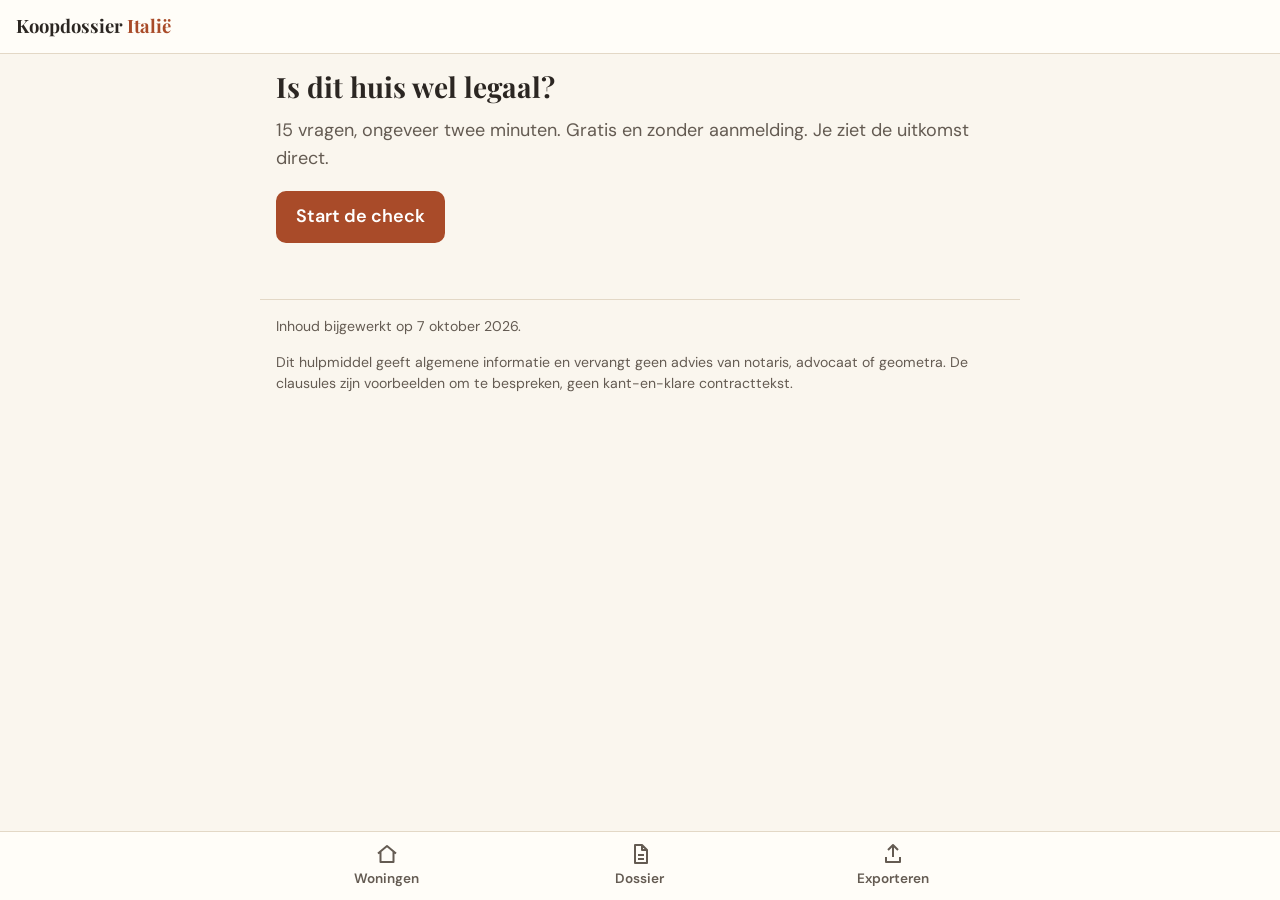
==== koopdossier/index.html @ 2b811513 "Koopdossier Italië: fase 1 (check en kern) Conformiteitscheck met resultaatscherm, profielvragen, sc" ====
<!doctype html>
<html lang="nl">
<head>
<meta charset="utf-8">
<meta name="viewport" content="width=device-width, initial-scale=1">
<title>Koopdossier Italië</title>
<meta name="description" content="Houd per Italiaanse woning bij welke documenten je hebt, welke rode vlaggen er spelen en wat je nog moet opvragen.">
<meta name="theme-color" content="#FAF6EE">
<script>
/* ==========================================================================
   INSTELLINGEN. Pas deze waarden aan na het uploaden.
   Een leeg adres verbergt de bijbehorende knop.
   ========================================================================== */
const SETTINGS = {
  contentFile: 'content.nl.json',
  apiUrl: 'api.php',
  begrippenwijzerUrl: '',   // fase 2, bijvoorbeeld 'https://example.nl/begrippenwijzer/#{id}'
  chatbotUrl: '',           // fase 2, bijvoorbeeld 'https://example.nl/chatbot/?vraag={vraag}'
  contactUrl: '',           // fase 2, link naar de contactpagina
  ga4Id: '',                // bijvoorbeeld 'G-XXXXXXX', alleen geladen op de checkschermen
  metaPixelId: '',          // alleen geladen op de checkschermen
  bron: 'koopdossier',      // waarde van het Brevo-veld BRON
  storageKey: 'koopdossier'
};
</script>
<style>
@font-face { font-family: 'DM Sans'; font-style: normal; font-weight: 100 1000; font-display: swap; src: url(fonts/dmsans-latin.woff2) format('woff2'); }
@font-face { font-family: 'DM Sans'; font-style: italic; font-weight: 100 1000; font-display: swap; src: url(fonts/dmsans-italic-latin.woff2) format('woff2'); }
@font-face { font-family: 'Playfair Display'; font-style: normal; font-weight: 400 900; font-display: swap; src: url(fonts/playfair-latin.woff2) format('woff2'); }
@font-face { font-family: 'Playfair Display'; font-style: italic; font-weight: 400 900; font-display: swap; src: url(fonts/playfair-italic-latin.woff2) format('woff2'); }

:root {
  --cream: #FAF6EE;
  --surface: #FFFDF8;
  --line: #E3D8C6;
  --ink: #2B2622;
  --muted: #645B52;
  --terra: #A94B29;
  --terra-dark: #833819;
  --terra-soft: #F6E3D9;
  --olive: #56622F;
  --olive-dark: #414B22;
  --olive-soft: #E8EBD8;
  --amber: #7A5A0E;
  --amber-soft: #FBF0D2;
  --red: #9B1C1C;
  --red-soft: #FBE1DE;
  --focus: #1F5FAD;
  --radius: 12px;
  --nav-h: 68px;
}
* { box-sizing: border-box; }
html { -webkit-text-size-adjust: 100%; }
body {
  margin: 0; background: var(--cream); color: var(--ink);
  font: 400 18px/1.55 'DM Sans', system-ui, sans-serif;
  padding-bottom: calc(var(--nav-h) + env(safe-area-inset-bottom, 0px));
  overflow-wrap: break-word;
}
h1, h2, h3 { font-family: 'Playfair Display', Georgia, serif; font-weight: 700; line-height: 1.2; margin: 0 0 .5em; }
h1 { font-size: 1.75rem; }
h2 { font-size: 1.35rem; }
h3 { font-size: 1.12rem; }
p { margin: 0 0 1em; }
em, i { font-style: italic; }
a { color: var(--terra-dark); }
:focus-visible { outline: 3px solid var(--focus); outline-offset: 2px; }
.wrap { max-width: 760px; margin: 0 auto; padding: 16px; }
.muted { color: var(--muted); }
.small { font-size: .9rem; }
.todo { color: var(--muted); font-style: italic; background: repeating-linear-gradient(45deg, transparent 0 6px, #0000000a 6px 12px); padding: 0 .25em; border-radius: 4px; }
.sr-only { position: absolute; width: 1px; height: 1px; padding: 0; margin: -1px; overflow: hidden; clip: rect(0 0 0 0); border: 0; }

.topbar { display: flex; align-items: center; gap: 12px; padding: 12px 16px; border-bottom: 1px solid var(--line); background: var(--surface); }
.topbar .brand { font-family: 'Playfair Display', Georgia, serif; font-weight: 700; font-size: 1.15rem; color: var(--ink); text-decoration: none; }
.topbar .brand span { color: var(--terra); }

.btn { display: inline-flex; align-items: center; justify-content: center; gap: .4em; min-height: 48px; padding: 10px 18px; border-radius: 10px; border: 2px solid var(--terra); background: var(--terra); color: #fff; font: inherit; font-weight: 600; cursor: pointer; text-decoration: none; text-align: center; }
.btn:hover { background: var(--terra-dark); border-color: var(--terra-dark); }
.btn.secondary { background: var(--surface); color: var(--terra-dark); }
.btn.secondary:hover { background: var(--terra-soft); }
.btn.ghost { background: transparent; border-color: transparent; color: var(--terra-dark); text-decoration: underline; padding-left: 8px; padding-right: 8px; }
.btn.ghost:hover { background: var(--terra-soft); }
.btn.olive { background: var(--olive); border-color: var(--olive); }
.btn.olive:hover { background: var(--olive-dark); border-color: var(--olive-dark); }
.btn.danger { background: var(--surface); color: var(--red); border-color: var(--red); }
.btn.block { display: flex; width: 100%; }
.btn[disabled] { opacity: .5; cursor: not-allowed; }
.actions { display: flex; flex-wrap: wrap; gap: 10px; margin: 16px 0; }

.card { background: var(--surface); border: 1px solid var(--line); border-radius: var(--radius); padding: 16px; margin: 0 0 16px; }
.card > :last-child { margin-bottom: 0; }
.notice { border-left: 5px solid var(--olive); background: var(--olive-soft); padding: 12px 16px; border-radius: 8px; margin: 0 0 16px; }
.notice.warn { border-color: var(--terra); background: var(--terra-soft); }
.notice.red { border-color: var(--red); background: var(--red-soft); }
.notice > :last-child { margin-bottom: 0; }

/* Check */
.progress { height: 8px; background: var(--line); border-radius: 99px; overflow: hidden; margin: 8px 0 20px; }
.progress > div { height: 100%; background: var(--olive); }
.answers { display: grid; gap: 10px; margin: 20px 0; }
.answer { min-height: 56px; font-size: 1.1rem; justify-content: flex-start; background: var(--surface); color: var(--ink); border-color: var(--line); }
.answer:hover { background: var(--olive-soft); border-color: var(--olive); }
.answer[aria-pressed="true"] { background: var(--olive); color: #fff; border-color: var(--olive); }
details.help { margin: 8px 0; }
details.help summary { cursor: pointer; color: var(--terra-dark); font-weight: 600; min-height: 44px; display: flex; align-items: center; }
.score { display: flex; align-items: center; gap: 16px; flex-wrap: wrap; }
.score .num { font-family: 'Playfair Display', Georgia, serif; font-size: 3.4rem; font-weight: 700; line-height: 1; }
.score .num small { font-size: 1.1rem; color: var(--muted); font-family: 'DM Sans', sans-serif; font-weight: 400; }
.level { display: inline-block; padding: 4px 12px; border-radius: 99px; font-weight: 700; font-size: .95rem; }
.level.laag { background: var(--olive-soft); color: var(--olive-dark); }
.level.verhoogd { background: var(--amber-soft); color: var(--amber); }
.level.hoog { background: var(--red-soft); color: var(--red); }
.level.onvolledig { background: var(--line); color: var(--muted); }
ul.points { padding-left: 1.2em; margin: 0 0 1em; }
ul.points li { margin-bottom: .5em; }

/* Formulieren */
label.field { display: block; margin: 0 0 14px; font-weight: 600; }
label.field input, label.field select, label.field textarea { display: block; width: 100%; margin-top: 6px; font: inherit; font-weight: 400; }
input[type=text], input[type=email], input[type=date], select, textarea {
  min-height: 48px; padding: 10px 12px; border: 2px solid var(--line); border-radius: 10px; background: #fff; color: var(--ink); font: inherit; max-width: 100%;
}
textarea { min-height: 110px; resize: vertical; }
input:focus, select:focus, textarea:focus { border-color: var(--olive); }
fieldset { border: 0; padding: 0; margin: 0 0 16px; min-width: 0; }
legend { font-weight: 700; padding: 0; margin-bottom: 8px; }
.choice { display: flex; align-items: flex-start; gap: 12px; min-height: 48px; padding: 10px 12px; border: 2px solid var(--line); border-radius: 10px; background: #fff; margin-bottom: 8px; cursor: pointer; }
.choice input { width: 22px; height: 22px; margin: 2px 0 0; flex: none; accent-color: var(--olive); }
.choice:has(input:checked) { border-color: var(--olive); background: var(--olive-soft); }
.choice.compact { display: inline-flex; margin-right: 6px; padding: 8px 12px; }
.chips { display: flex; flex-wrap: wrap; gap: 6px; }
.chip { display: inline-block; font-size: .82rem; font-weight: 700; padding: 3px 10px; border-radius: 99px; background: var(--line); color: var(--ink); }
.chip.nee { background: var(--red-soft); color: var(--red); }
.chip.weet { background: var(--amber-soft); color: var(--amber); }
.chip.critical { background: var(--terra-soft); color: var(--terra-dark); }
.chip.flagged { background: var(--red); color: #fff; }
.chip.st-niet-gevraagd { background: var(--line); color: var(--ink); }
.chip.st-gevraagd { background: #E3ECF7; color: #1F4E87; }
.chip.st-ontvangen { background: var(--amber-soft); color: var(--amber); }
.chip.st-akkoord { background: var(--olive-soft); color: var(--olive-dark); }
.chip.st-probleem { background: var(--red-soft); color: var(--red); }
.chip.st-nvt { background: #EEE; color: var(--muted); }
.sev-bespreken { color: var(--amber); }
.sev-oplossen { color: var(--terra-dark); }
.sev-niet-tekenen { color: var(--red); }

/* Woningen en dossier */
.meter { height: 10px; background: var(--line); border-radius: 99px; overflow: hidden; margin: 8px 0; }
.meter > div { height: 100%; background: var(--olive); }
.stats { display: flex; flex-wrap: wrap; gap: 6px 16px; font-size: .95rem; color: var(--muted); margin: 6px 0; }
.phase { margin: 24px 0 8px; }
.docrow { display: grid; grid-template-columns: 1fr; gap: 10px; background: var(--surface); border: 1px solid var(--line); border-radius: var(--radius); padding: 14px 16px; margin-bottom: 10px; }
.docrow.mark-nee { border-left: 6px solid var(--red); }
.docrow.mark-weet { border-left: 6px solid var(--amber); }
.docrow a.title { color: var(--ink); text-decoration: none; display: block; min-height: 44px; }
.docrow a.title:hover .nl { text-decoration: underline; }
.docrow .it { font-family: 'Playfair Display', Georgia, serif; font-style: italic; font-weight: 600; font-size: 1.1rem; display: block; }
.docrow .nl { display: block; color: var(--muted); }
.docrow select { width: 100%; }
@media (min-width: 620px) {
  .docrow { grid-template-columns: 1fr 210px; align-items: center; }
}
.switch { display: flex; align-items: center; gap: 10px; min-height: 48px; font-weight: 600; cursor: pointer; }
.switch input { width: 22px; height: 22px; accent-color: var(--olive); }
.allclear { background: var(--olive-soft); border-radius: var(--radius); padding: 16px; font-weight: 600; color: var(--olive-dark); }
.doc-head .it { font-style: italic; }
.section-block { margin: 0 0 18px; }
.section-block h3 { margin-bottom: .3em; }
.flagitem { display: flex; gap: 12px; align-items: flex-start; padding: 10px 12px; border: 2px solid var(--line); border-radius: 10px; background: #fff; margin-bottom: 8px; cursor: pointer; min-height: 48px; }
.flagitem input { width: 22px; height: 22px; flex: none; margin-top: 2px; accent-color: var(--red); }
.flagitem:has(input:checked) { border-color: var(--red); background: var(--red-soft); }
.flagitem .sev { display: block; font-size: .85rem; font-weight: 700; }
.grid2 { display: grid; gap: 0 16px; }
@media (min-width: 560px) { .grid2 { grid-template-columns: 1fr 1fr; } }
.mailbox { white-space: pre-wrap; background: #fff; border: 1px solid var(--line); border-radius: 10px; padding: 14px; font-size: 1rem; }

/* Navigatie onderaan */
.bottomnav { position: fixed; left: 0; right: 0; bottom: 0; z-index: 10; background: var(--surface); border-top: 1px solid var(--line); padding-bottom: env(safe-area-inset-bottom, 0px); }
.bottomnav ul { list-style: none; margin: 0 auto; padding: 0; display: flex; max-width: 760px; }
.bottomnav li { flex: 1; }
.bottomnav a { display: flex; flex-direction: column; align-items: center; justify-content: center; gap: 2px; height: var(--nav-h); color: var(--muted); text-decoration: none; font-size: .85rem; font-weight: 600; }
.bottomnav a svg { width: 24px; height: 24px; }
.bottomnav a[aria-current="page"] { color: var(--terra-dark); box-shadow: inset 0 3px 0 var(--terra); }

footer.site { max-width: 760px; margin: 24px auto 0; padding: 16px; font-size: .88rem; color: var(--muted); border-top: 1px solid var(--line); }

dialog { border: 0; border-radius: var(--radius); padding: 20px; max-width: min(520px, calc(100vw - 32px)); width: 100%; background: var(--surface); color: var(--ink); }
dialog::backdrop { background: rgba(43, 38, 34, .5); }
.toast { position: fixed; left: 16px; right: 16px; bottom: calc(var(--nav-h) + 16px); max-width: 520px; margin: 0 auto; background: var(--ink); color: #fff; padding: 12px 16px; border-radius: 10px; z-index: 20; }
.toast[hidden] { display: none; }

#print-root { display: none; }

/* Afdrukken en pdf */
@media print {
  @page { size: A4; margin: 15mm 14mm; }
  body { background: #fff; padding: 0; font-size: 10.5pt; line-height: 1.4; color: #000; }
  #app, .bottomnav, footer.site, .toast, dialog, .topbar { display: none !important; }
  #print-root { display: block; }
  #print-root h1 { font-size: 20pt; }
  #print-root h2 { font-size: 13.5pt; margin-top: 14pt; border-bottom: 1px solid #999; padding-bottom: 2pt; break-after: avoid; }
  #print-root h3 { font-size: 11.5pt; break-after: avoid; }
  #print-root table { width: 100%; border-collapse: collapse; margin: 4pt 0 10pt; }
  #print-root th, #print-root td { border: 1px solid #999; padding: 3pt 5pt; text-align: left; vertical-align: top; }
  #print-root th { background: #eee; }
  #print-root tr { break-inside: avoid; }
  #print-root .box { display: inline-block; width: 11pt; height: 11pt; border: 1.2pt solid #000; }
  #print-root .flow { display: flex; flex-wrap: wrap; gap: 4pt; align-items: center; }
  #print-root .flow span.step { border: 1px solid #000; padding: 3pt 6pt; border-radius: 4pt; }
  #print-root .pagebreak { break-before: page; }
  #print-root .mailbox { border: 1px solid #999; white-space: pre-wrap; padding: 6pt; font-size: 10pt; }
  #print-root .disclaimer { border-top: 1px solid #000; margin-top: 14pt; padding-top: 6pt; font-size: 9.5pt; }
  #print-root .todo { background: none; }
}
</style>
</head>
<body>
<header class="topbar"><a class="brand" href="#woningen">Koopdossier <span>Italië</span></a></header>
<main id="app" class="wrap" tabindex="-1"><p class="muted">Laden…</p></main>
<footer class="site" id="footer"></footer>
<nav class="bottomnav" id="nav" aria-label="Hoofdmenu"></nav>
<div class="toast" id="toast" role="status" aria-live="polite" hidden></div>
<dialog id="dialog" aria-labelledby="dialog-title"></dialog>
<div id="print-root"></div>

<script>
'use strict';

/* ==========================================================================
   INTERFACETEKSTEN. Alle vaste teksten van de app staan hier.
   Voor een andere taal: kopieer dit object en gebruik content.<taal>.json.
   ========================================================================== */
const UI = {
  appName: 'Koopdossier Italië',
  todo: '[nog invullen]',
  loading: 'Laden…',
  loadError: 'De inhoud kon niet worden geladen. Controleer of content.nl.json in dezelfde map staat als index.html en open de app via een webadres (niet als los bestand).',
  storageError: 'Opslaan lukt niet in deze browser. Gebruik geen privévenster, of maak een back-up.',
  contentUpdated: 'Inhoud bijgewerkt op {date}.',
  disclaimer: 'Dit hulpmiddel geeft algemene informatie en vervangt geen advies van notaris, advocaat of geometra. De clausules zijn voorbeelden om te bespreken, geen kant-en-klare contracttekst.',
  back: 'Terug',
  next: 'Volgende',
  previous: 'Vorige',
  cancel: 'Annuleren',
  close: 'Sluiten',
  yes: 'Ja',
  no: 'Nee',
  copied: 'Gekopieerd.',
  copyFailed: 'Kopiëren lukte niet. Selecteer de tekst en kopieer hem zelf.',
  saved: 'Opgeslagen.',

  nav: { woningen: 'Woningen', dossier: 'Dossier', export: 'Exporteren' },

  firstUse: {
    title: 'Je gegevens blijven op dit apparaat',
    text: 'Alles wat je hier invult, staat alleen in deze browser op dit apparaat. Niets gaat naar een server. Wis je je browsergegevens, dan is je dossier weg. Maak daarom af en toe een back-up via Exporteren.',
    ok: 'Begrepen'
  },

  answers: { ja: 'Ja', nee: 'Nee', weet: 'Weet ik niet' },
  answerNa: 'n.v.t. volgens profiel',
  answerNone: 'niet beantwoord',

  check: {
    lead: '15 vragen, ongeveer twee minuten. Gratis en zonder aanmelding. Je ziet de uitkomst direct.',
    start: 'Start de check',
    resume: 'Verder waar je was',
    restart: 'Opnieuw beginnen',
    forProperty: 'Check voor {name}',
    questionOf: 'Vraag {n} van {total}',
    help: 'Uitleg bij deze vraag',
    toResult: 'Bekijk de uitkomst',
    resultTitle: 'Je uitkomst',
    scoreLabel: 'Risicoscore',
    scoreOf: 'van 100',
    risks: 'Waar het risico zit',
    points: 'Aandachtspunten',
    pointNee: 'Aandachtspunt: {text}',
    pointWeet: 'Eerst opvragen: {doc}',
    noPoints: 'Geen open punten in deze lijst. Dat zegt niets over stukken die je nog niet hebt gezien.',
    makeDossier: 'Maak hier een dossier van',
    editAnswers: 'Antwoorden aanpassen',
    printReport: 'Rapport afdrukken of als pdf bewaren',
    backToDossier: 'Terug naar het dossier',
    incomplete: 'Nog niet alle vragen zijn beantwoord.'
  },

  signup: {
    title: 'Ontvang je rapport als pdf',
    text: 'Vul je voornaam en e-mailadres in. Je krijgt het rapport en af en toe een mail met tips over kopen in Italië. Afmelden kan altijd. Alleen je voornaam, e-mailadres, score, risiconiveau en het aantal aandachtspunten worden verstuurd. Je antwoorden en je dossier blijven op dit apparaat.',
    firstName: 'Voornaam',
    email: 'E-mailadres',
    submit: 'Aanmelden en pdf maken',
    skip: 'Overslaan',
    skipPrint: 'Overslaan en pdf maken',
    sending: 'Bezig met aanmelden…',
    thanks: 'Dank je, je bent aangemeld.',
    failed: 'Aanmelden lukte niet. Je kunt het rapport wel gewoon afdrukken.',
    invalidEmail: 'Vul een geldig e-mailadres in.'
  },

  profile: {
    titleNew: 'Nieuwe woning',
    titleEdit: 'Profiel van {name}',
    intro: 'Een paar vragen over deze woning. Daarmee bepaalt de app welke documenten voor jou gelden en welke extra belangrijk zijn.',
    name: 'Naam van de woning',
    namePlaceholder: 'Bijvoorbeeld: huis met olijfgaard',
    comune: 'Gemeente (comune)',
    stepOf: 'Stap {n} van {total}',
    finish: 'Dossier openen',
    defaultName: 'Mijn woning',
    multipleHint: 'Meer antwoorden mogelijk.'
  },

  woningen: {
    title: 'Woningen',
    empty: 'Je hebt nog geen dossier. Begin met de check, of voeg direct een woning toe.',
    add: 'Woning toevoegen',
    newCheck: 'Doe de check',
    open: 'Open dossier',
    editProfile: 'Profiel aanpassen',
    remove: 'Verwijderen',
    confirmRemove: 'Wil je het dossier "{name}" verwijderen? Dit kun je niet ongedaan maken.',
    progress: '{done} van {total} documenten afgerond',
    open_points: '{n} open punten',
    red_flags: '{n} rode vlaggen',
    checkIncomplete: 'Check: {n} van {total} beantwoord'
  },

  dossier: {
    noProperty: 'Kies eerst een woning.',
    toWoningen: 'Naar woningen',
    onlyOpen: 'Alleen open punten tonen',
    allClear: 'Geen open punten in deze lijst.',
    checkIncomplete: 'De check voor deze woning is nog niet af ({n} van {total} beantwoord). De score telt pas mee als alle vragen beantwoord zijn.',
    finishCheck: 'Check afmaken',
    compromesso: 'Je hebt het compromesso al getekend. Deze versie toont nog de gewone lijst. Bespreek je dossier zo snel mogelijk met een advocaat of notaris en kijk welke voorwaarden in je contract staan.',
    statusLabel: 'Status van {doc}',
    dropped: 'Vervallen voor deze woning',
    droppedBecause: 'Vervalt omdat {reason}.',
    replacedBy: 'In plaats daarvan: {doc}.',
    notApplicable: '{n} documenten gelden niet voor deze woning volgens je profiel.',
    profile: 'Profiel',
    score: 'Score'
  },

  markers: {
    nee: 'aandachtspunt uit de check',
    weet: 'eerst opvragen',
    critical: 'extra belangrijk',
    flagged: '{n} rode vlag(gen)'
  },

  phases: { bod: 'Vóór het bod', compromesso: 'Vóór het compromesso', rogito: 'Vóór de rogito' },
  phasesPlain: { bod: 'vóór het bod', compromesso: 'vóór het compromesso', rogito: 'vóór de rogito' },
  statuses: { 'niet-gevraagd': 'Niet gevraagd', gevraagd: 'Gevraagd', ontvangen: 'Ontvangen', akkoord: 'Akkoord', probleem: 'Probleem', nvt: 'Niet van toepassing' },
  severities: { bespreken: 'Bespreken met je geometra', oplossen: 'Eerst laten oplossen', 'niet-tekenen': 'Niet tekenen' },

  doc: {
    backToDossier: 'Terug naar het dossier',
    phase: 'Fase',
    supplier: 'Wie levert het',
    critical: 'Extra belangrijk voor deze woning, omdat {reasons}.',
    status: 'Status',
    requested: 'Gevraagd op',
    received: 'Ontvangen op',
    checkQuestions: 'Uit de check',
    flags: 'Rode vlaggen',
    flagsHint: 'Vink aan wat je ziet of hoort.',
    note: 'Notitie',
    headings: {
      what: 'Wat het is',
      why: 'Waarom het nodig is',
      who: 'Wie het opvraagt',
      costTime: 'Wat het kost en hoe lang het duurt',
      contract: 'Wat je vastlegt in het compromesso'
    }
  },

  exp: {
    title: 'Exporteren',
    property: 'Woning',
    mailTitle: 'Italiaanse opvraagmail',
    mailIntro: 'De mail vraagt alle documenten op die nog op "niet gevraagd" staan. Documenten waar je in de check "weet ik niet" hebt geantwoord, staan bovenaan.',
    recipient: 'Aan wie stuur je de mail?',
    sender: 'Je naam onder de mail',
    mailNone: 'Alle documenten zijn al gevraagd. Er is niets meer op te vragen.',
    mailCount: '{n} documenten in de mail.',
    copy: 'Kopieer de mail',
    openMail: 'Open in je mailprogramma',
    translation: 'Nederlandse vertaling ter controle',
    concept: 'Concept, nog niet nagelezen door een Italiaanse jurist.',
    markTitle: 'Documenten op "gevraagd" zetten?',
    markText: 'Wil je deze {n} documenten op "gevraagd" zetten, met de datum van vandaag?',
    markYes: 'Ja, zet op gevraagd',
    markNo: 'Nee, nog niet',
    marked: '{n} documenten staan nu op gevraagd.',
    pdfTitle: 'Dossier als pdf',
    pdfText: 'Druk het dossier af of kies in het afdrukvenster "Opslaan als pdf". Het rapport bevat je antwoorden, de score, alle documenten met status, een actielijst en de opvraagmail als bijlage.',
    pdfButton: 'Afdrukken of pdf maken',
    backupTitle: 'Back-up',
    backupText: 'Je dossiers staan alleen op dit apparaat. Download af en toe een back-up en bewaar die goed. Met een back-up zet je je dossiers ook over naar een ander apparaat.',
    backupExport: 'Back-up downloaden',
    backupImport: 'Back-up terugzetten',
    importConfirm: 'Met deze back-up ({n} woningen) vervang je alles wat nu in de app staat. Doorgaan?',
    importDone: 'Back-up teruggezet.',
    importInvalid: 'Dit bestand is geen geldige back-up van het Koopdossier.',
    importNewer: 'Deze back-up komt uit een nieuwere versie van de app. Ververs de pagina en probeer het opnieuw.',
    wipe: 'Alles wissen',
    wipeConfirm: 'Weet je zeker dat je alle dossiers en antwoorden van dit apparaat wilt wissen? Maak eerst een back-up als je ze wilt bewaren.',
    wiped: 'Alles is gewist.',
    noProperties: 'Er is nog geen woning. Je kunt wel het rapport van je laatste check afdrukken.'
  },

  report: {
    title: 'Koopdossier Italië',
    checkOnly: 'Rapport van de conformiteitscheck',
    date: 'Datum: {date}',
    answers: 'Je antwoorden op de check',
    profile: 'Profiel van de woning',
    question: 'Vraag',
    answer: 'Antwoord',
    scoreTitle: 'Risicoscore',
    documents: 'Documenten',
    colDone: 'Klaar',
    colDoc: 'Document',
    colStatus: 'Status',
    colDates: 'Gevraagd / ontvangen',
    colNotes: 'Rode vlaggen en notitie',
    actions: 'Actielijst',
    actionRequest: 'Opvragen: {doc}',
    actionChase: 'Navragen: {doc}',
    actionReview: 'Nakijken: {doc}',
    actionSolve: 'Laten oplossen: {doc}',
    actionFlag: 'Rode vlag bij {doc}: {text} ({severity})',
    noActions: 'Geen open punten in deze lijst.',
    flow: 'Het koopproces in stappen',
    appendix: 'Bijlage: teksten',
    mailAppendix: 'Opvraagmail (Italiaans) met vertaling',
    contentVersion: 'Inhoudsversie: {version}',
    next: 'De volgende stap'
  }
};

/* ==========================================================================
   HULPFUNCTIES
   ========================================================================== */
const $ = (sel, root = document) => root.querySelector(sel);
const esc = (s) => String(s == null ? '' : s).replace(/[&<>"']/g, (c) => ({ '&': '&amp;', '<': '&lt;', '>': '&gt;', '"': '&quot;', "'": '&#39;' }[c]));
// Opmaak in inhoud: *woord* wordt cursief (Italiaanse termen).
const fmt = (s) => esc(s).replace(/\*([^*\n]+)\*/g, '<em>$1</em>').replace(/\n/g, '<br>');
// Tekst uit de inhoud; leeg toont [nog invullen].
const txt = (s) => (s && String(s).trim()) ? fmt(s) : `<span class="todo">${esc(UI.todo)}</span>`;
const plain = (s) => String(s || '').replace(/\*([^*\n]+)\*/g, '$1');
function t(str, vars = {}) { return String(str).replace(/\{(\w+)\}/g, (m, k) => (k in vars ? vars[k] : m)); }
function todayIso() { const d = new Date(); return `${d.getFullYear()}-${String(d.getMonth() + 1).padStart(2, '0')}-${String(d.getDate()).padStart(2, '0')}`; }
function longDate(iso) { const d = iso ? new Date(iso + 'T12:00:00') : new Date(); return isNaN(d) ? iso : d.toLocaleDateString('nl-NL', { day: 'numeric', month: 'long', year: 'numeric' }); }
function shortDate(iso) { if (!iso) return ''; const d = new Date(iso + 'T12:00:00'); return isNaN(d) ? iso : d.toLocaleDateString('nl-NL', { day: 'numeric', month: 'short', year: 'numeric' }); }
function newId() { return 'p' + Date.now().toString(36) + Math.random().toString(36).slice(2, 5); }

let toastTimer = null;
function toast(msg) {
  const el = $('#toast'); el.textContent = msg; el.hidden = false;
  clearTimeout(toastTimer); toastTimer = setTimeout(() => { el.hidden = true; }, 3500);
}

/* ==========================================================================
   OPSLAG. Eén sleutel in localStorage, met een schemaversie.
   Onbekende id's blijven bewaard en worden genegeerd.
   ========================================================================== */
const SCHEMA = 1;
const STATUSES = ['niet-gevraagd', 'gevraagd', 'ontvangen', 'akkoord', 'probleem', 'nvt'];
const SEVERITY_ORDER = { 'niet-tekenen': 0, oplossen: 1, bespreken: 2 };
const PHASE_ORDER = ['bod', 'compromesso', 'rogito'];

function emptyState() { return { schema: SCHEMA, lastCheck: {}, properties: [], prefs: {} }; }
function migrate(s) {
  if (!s || typeof s !== 'object' || Array.isArray(s)) return emptyState();
  // Toekomstige migraties: if (s.schema === 1) { ...; s.schema = 2; }
  if (typeof s.schema !== 'number') s.schema = SCHEMA;
  if (!s.lastCheck || typeof s.lastCheck !== 'object') s.lastCheck = {};
  if (!Array.isArray(s.properties)) s.properties = [];
  if (!s.prefs || typeof s.prefs !== 'object') s.prefs = {};
  s.properties.forEach((p) => {
    if (!p.check) p.check = {};
    if (!p.profile) p.profile = {};
    if (!Array.isArray(p.flags)) p.flags = [];
    if (!p.docs) p.docs = {};
    if (!Array.isArray(p.clauses)) p.clauses = [];
  });
  return s;
}
function loadState() {
  try {
    const raw = localStorage.getItem(SETTINGS.storageKey);
    return raw ? migrate(JSON.parse(raw)) : emptyState();
  } catch (e) { return emptyState(); }
}
function saveState() {
  try { localStorage.setItem(SETTINGS.storageKey, JSON.stringify(state)); return true; }
  catch (e) { toast(UI.storageError); return false; }
}

let state = loadState();
let C = null;            // inhoud uit content.nl.json
const IDX = { doc: {}, flag: {}, q: {}, pflag: {} };

function indexContent() {
  C.documents.forEach((d) => {
    IDX.doc[d.id] = d;
    (d.flags || []).forEach((f) => { IDX.flag[f.id] = { flag: f, doc: d }; });
  });
  C.check.questions.forEach((q) => { IDX.q[q.id] = q; });
  (C.check.profileFlags || []).forEach((f) => { IDX.pflag[f.id] = f; });
}

/* ==========================================================================
   REKENREGELS
   ========================================================================== */
const getProp = (id) => state.properties.find((p) => p.id === id);
const docName = (d) => d.nameIt ? `*${d.nameIt}* (${d.nameNl})` : d.nameNl;

function flagsFromProfile(profile) {
  const out = new Set();
  C.check.profile.forEach((q) => {
    const a = profile[q.id];
    if (a == null) return;
    (Array.isArray(a) ? a : [a]).forEach((optId) => {
      const o = q.options.find((x) => x.id === optId);
      if (o) (o.flags || []).forEach((f) => out.add(f));
    });
  });
  return [...out];
}

// Hoe een document bij deze vlaggen staat: van toepassing, vervallen, extra kritiek.
function docInfo(d, flags) {
  const hit = (list) => (list || []).some((f) => flags.has(f));
  const applies = !(d.appliesWhen && d.appliesWhen.length) || hit(d.appliesWhen);
  const drop = (d.dropWhen || []).find((r) => hit(r.when));
  const critical = (d.criticalWhen || []).filter((f) => flags.has(f));
  return { applies, dropped: applies && drop ? drop : null, active: applies && !drop, critical };
}

// Antwoorden zoals ze meetellen: een vraag bij documenten die niet van toepassing zijn, telt als ja.
function effectiveAnswers(p) {
  const flags = new Set(p.flags);
  const out = {};
  C.check.questions.forEach((q) => {
    const anyActive = (q.documents || []).some((id) => IDX.doc[id] && docInfo(IDX.doc[id], flags).active);
    if (q.documents && q.documents.length && !anyActive) out[q.id] = 'na';
    else if (['ja', 'nee', 'weet'].includes(p.check[q.id])) out[q.id] = p.check[q.id];
  });
  return out;
}

// Score: nee telt het volle gewicht, weet ik niet 0,7 keer, ja telt nul.
function scoreOf(answers) {
  let sum = 0, answered = 0;
  C.check.questions.forEach((q) => {
    const a = answers[q.id];
    if (!a) return;
    answered++;
    if (a === 'nee') sum += q.weight;
    else if (a === 'weet') sum += 0.7 * q.weight;
  });
  const score = Math.round(sum);
  const total = C.check.questions.length;
  return { score, answered, total, complete: answered === total, level: levelOf(score) };
}
function levelOf(score) { return C.check.levels.find((l) => score <= l.max) || C.check.levels[C.check.levels.length - 1]; }

// Aandachtspunten: elk nee en elk weet ik niet, zwaarste gewicht eerst.
function attentionPoints(answers) {
  return C.check.questions
    .filter((q) => answers[q.id] === 'nee' || answers[q.id] === 'weet')
    .sort((a, b) => (answers[a.id] === answers[b.id] ? b.weight - a.weight : answers[a.id] === 'nee' ? -1 : 1))
    .map((q) => {
      const a = answers[q.id];
      const f = IDX.flag[q.flag];
      const d = IDX.doc[(q.documents || [])[0]];
      return a === 'nee'
        ? { q, answer: a, html: t(esc(UI.check.pointNee), { text: f ? fmt(f.flag.text) : fmt(q.text) }) }
        : { q, answer: a, html: t(esc(UI.check.pointWeet), { doc: d ? fmt(docName(d)) : fmt(q.text) }) };
    });
}

// Risicoteksten: 'when' (één treffer genoeg) en/of 'whenAll' (alle vlaggen nodig).
// Naast profielvlaggen tellen ook 'nee:<vraag>' en 'weet:<vraag>' als vlag.
function riskTexts(flags, answers) {
  const set = new Set(flags);
  Object.entries(answers).forEach(([q, a]) => { if (a === 'nee' || a === 'weet') set.add(`${a}:${q}`); });
  const seen = new Map();
  (C.check.riskTexts || []).forEach((r) => {
    const anyOk = !(r.when && r.when.length) || r.when.some((f) => set.has(f));
    const allOk = !(r.whenAll && r.whenAll.length) || r.whenAll.every((f) => set.has(f));
    if (!(r.when && r.when.length) && !(r.whenAll && r.whenAll.length)) return;
    if (!anyOk || !allOk) return;
    const key = r.id || r.text;
    if (!seen.has(key) || seen.get(key).rank > r.rank) seen.set(key, r);
  });
  return [...seen.values()].sort((a, b) => a.rank - b.rank).slice(0, 3);
}

const DEFAULT_DOC = Object.freeze({ status: 'niet-gevraagd', requested: '', received: '', note: '', flags: [] });
function readDoc(p, id) { return Object.assign({}, DEFAULT_DOC, p.docs[id] || {}, { flags: (p.docs[id] && p.docs[id].flags) || [] }); }
function writeDoc(p, id) {
  if (!p.docs[id]) p.docs[id] = { status: 'niet-gevraagd', requested: '', received: '', note: '', flags: [] };
  if (!Array.isArray(p.docs[id].flags)) p.docs[id].flags = [];
  return p.docs[id];
}
function checkFlag(p, flagId) {
  const hit = IDX.flag[flagId];
  if (!hit) return;
  const e = writeDoc(p, hit.doc.id);
  if (!e.flags.includes(flagId)) e.flags.push(flagId);
}

// Markering per document vanuit de check: nee gaat voor weet.
function docMarker(p, docId) {
  let m = null;
  C.check.questions.forEach((q) => {
    if (!(q.documents || []).includes(docId)) return;
    const a = p.check[q.id];
    if (a === 'nee') m = 'nee';
    else if (a === 'weet' && m !== 'nee') m = 'weet';
  });
  return m;
}
const activeFlags = (p, d) => readDoc(p, d.id).flags.filter((f) => IDX.flag[f] && IDX.flag[f].doc.id === d.id);

function isOpen(p, d) {
  const e = readDoc(p, d.id);
  return !['akkoord', 'nvt'].includes(e.status) || activeFlags(p, d).length > 0 || docMarker(p, d.id) === 'nee';
}

// Documenten van een woning, gesorteerd: nee eerst, dan weet, dan extra kritiek, dan de volgorde uit de inhoud.
function dossierDocs(p) {
  const flags = new Set(p.flags);
  const rank = { nee: 0, weet: 1 };
  const active = [], dropped = [];
  let notApplicable = 0;
  C.documents.forEach((d, i) => {
    const info = docInfo(d, flags);
    if (!info.applies) { notApplicable++; return; }
    if (info.dropped) { dropped.push({ d, info }); return; }
    const marker = docMarker(p, d.id);
    active.push({ d, info, marker, order: [rank[marker] ?? 2, info.critical.length ? 0 : 1, i] });
  });
  active.sort((a, b) => a.order[0] - b.order[0] || a.order[1] - b.order[1] || a.order[2] - b.order[2]);
  return { active, dropped, notApplicable };
}

function propertySummary(p) {
  const { active } = dossierDocs(p);
  const done = active.filter((x) => ['akkoord', 'nvt'].includes(readDoc(p, x.d.id).status) && !activeFlags(p, x.d).length).length;
  const open = active.filter((x) => isOpen(p, x.d)).length;
  const red = active.reduce((n, x) => n + activeFlags(p, x.d).length, 0);
  return { done, total: active.length, open, red, score: scoreOf(effectiveAnswers(p)) };
}

/* ==========================================================================
   METEN. Alleen op de checkschermen, alleen gebeurtenissen, nooit antwoorden.
   ========================================================================== */
let analyticsLoaded = false;
function loadAnalytics() {
  if (analyticsLoaded || (!SETTINGS.ga4Id && !SETTINGS.metaPixelId)) return;
  analyticsLoaded = true;
  if (SETTINGS.ga4Id) {
    const s = document.createElement('script');
    s.async = true; s.src = 'https://www.googletagmanager.com/gtag/js?id=' + encodeURIComponent(SETTINGS.ga4Id);
    document.head.appendChild(s);
    window.dataLayer = window.dataLayer || [];
    window.gtag = function () { window.dataLayer.push(arguments); };
    window.gtag('js', new Date());
    window.gtag('config', SETTINGS.ga4Id, { page_location: location.origin + location.pathname });
  }
  if (SETTINGS.metaPixelId) {
    /* eslint-disable */
    !function(f,b,e,v,n,t,s){if(f.fbq)return;n=f.fbq=function(){n.callMethod?n.callMethod.apply(n,arguments):n.queue.push(arguments)};if(!f._fbq)f._fbq=n;n.push=n;n.loaded=!0;n.version='2.0';n.queue=[];t=b.createElement(e);t.async=!0;t.src=v;s=b.getElementsByTagName(e)[0];s.parentNode.insertBefore(t,s)}(window,document,'script','https://connect.facebook.net/en_US/fbevents.js');
    /* eslint-enable */
    window.fbq('init', SETTINGS.metaPixelId);
    window.fbq('track', 'PageView');
  }
}
function track(name) {
  if (!analyticsLoaded) return;
  if (SETTINGS.ga4Id && window.gtag) window.gtag('event', name);
  if (SETTINGS.metaPixelId && window.fbq) {
    if (name === 'check_aangemeld') window.fbq('track', 'Lead'); else window.fbq('trackCustom', name);
  }
}

/* ==========================================================================
   ROUTER
   ========================================================================== */
let route = { name: 'check', args: [] };
const flow = { check: null, profile: null };   // tijdelijke stand van check en profielvragen

function parseHash() {
  const parts = location.hash.replace(/^#\/?/, '').split('/').filter(Boolean).map(decodeURIComponent);
  return { name: parts[0] || '', args: parts.slice(1) };
}
function go(hash) { if (location.hash === hash) render(); else location.hash = hash; }

function currentPropId() {
  const id = state.prefs.current;
  return id && getProp(id) ? id : (state.properties[0] && state.properties[0].id);
}

function render() {
  route = parseHash();
  if (!route.name) { route = { name: state.properties.length ? 'woningen' : 'check', args: [] }; }
  const views = { check: viewCheck, resultaat: viewResult, profiel: viewProfile, woningen: viewWoningen, dossier: viewDossier, doc: viewDoc, export: viewExport };
  const view = views[route.name] || viewWoningen;
  const activeId = document.activeElement && document.activeElement.id;
  const app = $('#app');
  app.innerHTML = firstUseNotice() + view();
  renderNav();
  if (activeId && document.getElementById(activeId)) document.getElementById(activeId).focus({ preventScroll: true });
}

function navigate() {
  render();
  window.scrollTo(0, 0);
  const h = $('#app h1');
  if (h) { h.setAttribute('tabindex', '-1'); h.focus({ preventScroll: true }); }
}

function renderNav() {
  const pid = currentPropId();
  const icon = {
    woningen: '<path d="M3 11.5 12 4l9 7.5M5.5 10v10h13V10" fill="none" stroke="currentColor" stroke-width="2" stroke-linejoin="round"/>',
    dossier: '<path d="M7 3h7l5 5v13H7zM14 3v5h5M10 13h6M10 17h6" fill="none" stroke="currentColor" stroke-width="2" stroke-linejoin="round"/>',
    export: '<path d="M12 3v12M7 8l5-5 5 5M5 15v5h14v-5" fill="none" stroke="currentColor" stroke-width="2" stroke-linejoin="round"/>'
  };
  const items = [
    ['woningen', '#woningen', ['woningen', 'profiel']],
    ['dossier', pid ? `#dossier/${pid}` : '#woningen', ['dossier', 'doc']],
    ['export', pid ? `#export/${pid}` : '#export', ['export']]
  ];
  $('#nav').innerHTML = '<ul>' + items.map(([k, href, names]) =>
    `<li><a href="${href}"${names.includes(route.name) ? ' aria-current="page"' : ''}><svg viewBox="0 0 24 24" aria-hidden="true">${icon[k]}</svg>${esc(UI.nav[k])}</a></li>`
  ).join('') + '</ul>';
}

function firstUseNotice() {
  if (state.prefs.noticeSeen || ['check', 'resultaat'].includes(route.name)) return '';
  return `<div class="notice" role="note"><h2 class="h3" style="font-size:1.1rem">${esc(UI.firstUse.title)}</h2><p>${esc(UI.firstUse.text)}</p><button class="btn olive" data-action="notice-ok">${esc(UI.firstUse.ok)}</button></div>`;
}

/* ==========================================================================
   SCHERM: CHECK
   ========================================================================== */
// De check werkt op lastCheck (los) of op de antwoorden van één woning (#check/<id>).
function checkTarget() {
  const pid = route.args[0];
  const p = pid && getProp(pid);
  return p ? { answers: p.check, prop: p } : { answers: state.lastCheck, prop: null };
}

function viewCheck() {
  const { answers, prop } = checkTarget();
  const qs = C.check.questions;
  if (!prop) loadAnalytics();
  if (!flow.check || flow.check.prop !== (prop ? prop.id : null)) flow.check = { prop: prop ? prop.id : null, index: -1 };
  const i = flow.check.index;

  if (i < 0) {
    const answered = qs.filter((q) => answers[q.id]).length;
    const first = qs.findIndex((q) => !answers[q.id]);
    return `
      <h1>${prop ? esc(t(UI.check.forProperty, { name: prop.name })) : fmt(C.check.title)}</h1>
      ${C.check.intro ? `<p>${fmt(C.check.intro)}</p>` : ''}
      <p class="muted">${esc(UI.check.lead)}</p>
      <div class="actions">
        ${answered > 0 && answered < qs.length ? `<button class="btn" data-action="check-goto" data-i="${first}">${esc(UI.check.resume)}</button>` : ''}
        ${answered === qs.length ? `<a class="btn" href="${prop ? `#resultaat/${prop.id}` : '#resultaat'}">${esc(UI.check.toResult)}</a>` : ''}
        <button class="btn ${answered ? 'secondary' : ''}" data-action="check-start">${esc(answered ? UI.check.restart : UI.check.start)}</button>
      </div>`;
  }
  const q = qs[i];
  const cur = answers[q.id];
  const pct = Math.round((i / qs.length) * 100);
  return `
    <p class="muted small" id="qcount">${esc(t(UI.check.questionOf, { n: i + 1, total: qs.length }))}</p>
    <div class="progress" role="progressbar" aria-valuemin="0" aria-valuemax="${qs.length}" aria-valuenow="${i}" aria-labelledby="qcount"><div style="width:${pct}%"></div></div>
    <h1 style="font-size:1.45rem">${fmt(q.text)}</h1>
    <details class="help"><summary>${esc(UI.check.help)}</summary><p>${txt(q.help)}</p></details>
    <div class="answers" role="group" aria-label="${esc(plain(q.text))}">
      ${['ja', 'nee', 'weet'].map((a) => `<button class="btn answer" id="ans-${a}" data-action="check-answer" data-a="${a}" aria-pressed="${cur === a}">${esc(UI.answers[a])}</button>`).join('')}
    </div>
    <div class="actions">
      <button class="btn ghost" data-action="check-goto" data-i="${i - 1}">${esc(UI.previous)}</button>
      ${cur && i < qs.length - 1 ? `<button class="btn ghost" data-action="check-goto" data-i="${i + 1}">${esc(UI.next)}</button>` : ''}
    </div>`;
}

function answerCheck(a) {
  const { answers, prop } = checkTarget();
  const qs = C.check.questions;
  const q = qs[flow.check.index];
  const isFirst = !prop && Object.keys(answers).filter((k) => IDX.q[k]).length === 0;
  answers[q.id] = a;
  if (prop && a === 'nee') checkFlag(prop, q.flag);
  saveState();
  if (isFirst) track('check_gestart');
  if (flow.check.index < qs.length - 1) { flow.check.index++; navigate(); return; }
  // Laatste vraag: naar de uitkomst, of terug naar de eerste open vraag.
  const open = qs.findIndex((x) => !answers[x.id]);
  if (open >= 0) { flow.check.index = open; navigate(); return; }
  finishCheck(prop);
}
function finishCheck(prop) {
  flow.check = null;
  if (!prop) { state.prefs.checkDone = true; saveState(); track('check_afgerond'); }
  go(prop ? `#resultaat/${prop.id}` : '#resultaat');
}

/* ==========================================================================
   SCHERM: RESULTAAT
   ========================================================================== */
function viewResult() {
  const pid = route.args[0];
  const prop = pid && getProp(pid);
  if (!prop) loadAnalytics();
  const answers = prop ? effectiveAnswers(prop) : Object.assign({}, state.lastCheck);
  const s = scoreOf(answers);
  if (!prop && !s.complete) return viewCheckIncomplete();
  const risks = riskTexts(prop ? prop.flags : [], answers);
  const points = attentionPoints(answers);
  const showSignup = !prop && !state.prefs.emailAsked;
  return `
    <h1>${esc(UI.check.resultTitle)}</h1>
    <section class="card" aria-live="polite">
      <div class="score">
        <div class="num">${s.score}<small> ${esc(UI.check.scoreOf)}</small></div>
        <div><span class="sr-only">${esc(UI.check.scoreLabel)}: </span><span class="level ${esc(s.level.id)}">${esc(s.level.label)}</span></div>
      </div>
      <p style="margin-top:12px">${txt(s.level.text)}</p>
    </section>
    ${risks.length ? `<section class="card"><h2>${esc(UI.check.risks)}</h2>${risks.map((r) => `<p>${txt(r.text)}</p>`).join('')}</section>` : ''}
    <section class="card">
      <h2>${esc(UI.check.points)}</h2>
      ${points.length ? `<ul class="points">${points.map((x) => `<li>${x.html}</li>`).join('')}</ul>` : `<p>${esc(UI.check.noPoints)}</p>`}
    </section>
    ${showSignup ? signupForm('inline') : ''}
    <div class="actions">
      ${prop ? `<a class="btn" href="#dossier/${prop.id}">${esc(UI.check.backToDossier)}</a>` : `<button class="btn" data-action="make-dossier">${esc(UI.check.makeDossier)}</button>`}
      <button class="btn secondary" data-action="print" data-prop="${prop ? prop.id : ''}">${esc(UI.check.printReport)}</button>
      <button class="btn ghost" data-action="check-edit" data-prop="${prop ? prop.id : ''}">${esc(UI.check.editAnswers)}</button>
    </div>`;
}
function viewCheckIncomplete() {
  return `<h1>${esc(UI.check.resultTitle)}</h1><p>${esc(UI.check.incomplete)}</p><a class="btn" href="#check">${esc(UI.check.resume)}</a>`;
}

function signupForm(mode) {
  return `
    <form class="card" data-form="signup" data-mode="${mode}" novalidate>
      <h2 id="${mode === 'dialog' ? 'dialog-title' : 'signup-title'}">${esc(UI.signup.title)}</h2>
      <p class="small">${esc(UI.signup.text)}</p>
      <label class="field">${esc(UI.signup.firstName)}<input type="text" name="voornaam" autocomplete="given-name" maxlength="60"></label>
      <label class="field">${esc(UI.signup.email)}<input type="email" name="email" autocomplete="email" required maxlength="120"></label>
      <div class="sr-only" aria-hidden="true"><label>Website<input type="text" name="website" tabindex="-1" autocomplete="off"></label></div>
      <p class="small" data-role="msg" role="status" aria-live="polite"></p>
      <div class="actions" style="margin-bottom:0">
        <button class="btn" type="submit">${esc(UI.signup.submit)}</button>
        <button class="btn ghost" type="button" data-action="signup-skip" data-mode="${mode}">${esc(mode === 'dialog' ? UI.signup.skipPrint : UI.signup.skip)}</button>
      </div>
    </form>`;
}

let pendingPrint = null;   // id van de woning (of '' voor de losse check) die na de aanmelding wordt afgedrukt

function requestPrint(propId) {
  if (state.prefs.emailAsked) { printReport(propId); return; }
  pendingPrint = propId;
  const dlg = $('#dialog');
  dlg.innerHTML = signupForm('dialog').replace('class="card"', 'class=""');
  dlg.showModal();
}

async function submitSignup(form) {
  const msg = form.querySelector('[data-role=msg]');
  const email = form.email.value.trim();
  if (!/^[^\s@]+@[^\s@]+\.[^\s@]+$/.test(email)) { msg.textContent = UI.signup.invalidEmail; form.email.focus(); return; }
  const mode = form.dataset.mode;
  const propId = mode === 'dialog' ? pendingPrint : '';
  const prop = propId && getProp(propId);
  const answers = prop ? effectiveAnswers(prop) : state.lastCheck;
  const s = scoreOf(answers);
  const body = {
    email,
    VOORNAAM: form.voornaam.value.trim(),
    RISICO_SCORE: s.score,
    RISICO_NIVEAU: s.level.id,
    AANDACHTSPUNTEN: attentionPoints(answers).length,
    BRON: SETTINGS.bron
  };
  if (form.website.value) body.website = form.website.value;
  msg.textContent = UI.signup.sending;
  form.querySelector('button[type=submit]').disabled = true;
  let ok = false;
  try {
    const res = await fetch(SETTINGS.apiUrl, { method: 'POST', headers: { 'Content-Type': 'application/json' }, body: JSON.stringify(body) });
    const data = await res.json().catch(() => ({}));
    ok = res.ok && data.ok;
  } catch (e) { ok = false; }
  state.prefs.emailAsked = true;
  saveState();
  if (ok) track('check_aangemeld');
  msg.textContent = ok ? UI.signup.thanks : UI.signup.failed;
  toast(ok ? UI.signup.thanks : UI.signup.failed);
  if (mode === 'dialog') $('#dialog').close();
  printReport(propId);
  render();
}

/* ==========================================================================
   SCHERM: PROFIELVRAGEN
   ========================================================================== */
// #profiel/nieuw (eventueel met de antwoorden van de laatste check) of #profiel/<id>.
function startProfile(fromCheck) {
  flow.profile = { propId: null, step: 0, name: '', comune: '', profile: {}, check: fromCheck ? Object.assign({}, state.lastCheck) : {} };
  go('#profiel/nieuw');
}
function viewProfile() {
  const pid = route.args[0];
  if (pid && pid !== 'nieuw') {
    const p = getProp(pid);
    if (!p) return viewWoningen();
    if (!flow.profile || flow.profile.propId !== pid) flow.profile = { propId: pid, step: 0, name: p.name, comune: p.comune || '', profile: JSON.parse(JSON.stringify(p.profile)), check: p.check };
  } else if (!flow.profile || flow.profile.propId) {
    flow.profile = { propId: null, step: 0, name: '', comune: '', profile: {}, check: {} };
  }
  const f = flow.profile;
  const qs = C.check.profile;
  const total = qs.length + 1;
  const title = f.propId ? t(UI.profile.titleEdit, { name: f.name }) : UI.profile.titleNew;
  const head = `<p class="muted small" id="pcount">${esc(t(UI.profile.stepOf, { n: f.step + 1, total }))}</p>
    <div class="progress" role="progressbar" aria-valuemin="0" aria-valuemax="${total}" aria-valuenow="${f.step}" aria-labelledby="pcount"><div style="width:${Math.round(f.step / total * 100)}%"></div></div>`;
  if (f.step === 0) {
    return `${head}<h1>${esc(title)}</h1><p>${esc(UI.profile.intro)}</p>
      <form data-form="profile-step">
        <label class="field">${esc(UI.profile.name)}<input type="text" id="pf-name" name="name" value="${esc(f.name)}" placeholder="${esc(UI.profile.namePlaceholder)}" maxlength="80"></label>
        <label class="field">${esc(UI.profile.comune)}<input type="text" id="pf-comune" name="comune" value="${esc(f.comune)}" maxlength="80"></label>
        <div class="actions"><button class="btn" type="submit">${esc(UI.next)}</button></div>
      </form>`;
  }
  const q = qs[f.step - 1];
  const cur = f.profile[q.id];
  const isLast = f.step === total - 1;
  const type = q.multiple ? 'checkbox' : 'radio';
  const checked = (o) => (q.multiple ? (cur || []).includes(o.id) : cur === o.id);
  return `${head}
    <form data-form="profile-step">
      <fieldset>
        <legend><h1 style="font-size:1.4rem;margin:0">${fmt(q.text)}</h1></legend>
        ${q.help ? `<p>${fmt(q.help)}</p>` : ''}
        ${q.multiple ? `<p class="muted small">${esc(UI.profile.multipleHint)}</p>` : ''}
        ${q.options.map((o) => `<label class="choice"><input type="${type}" name="opt" value="${esc(o.id)}" id="po-${esc(q.id)}-${esc(o.id)}"${q.multiple ? ` data-change="profile-opt"${o.exclusive ? ' data-exclusive="1"' : ''}` : ''}${checked(o) ? ' checked' : ''}><span>${fmt(o.label)}</span></label>`).join('')}
      </fieldset>
      <div class="actions">
        <button class="btn" type="submit">${esc(isLast ? UI.profile.finish : UI.next)}</button>
        <button class="btn ghost" type="button" data-action="profile-back">${esc(UI.previous)}</button>
      </div>
    </form>`;
}
function submitProfileStep(form) {
  const f = flow.profile;
  const qs = C.check.profile;
  if (f.step === 0) {
    f.name = form.name.value.trim();
    f.comune = form.comune.value.trim();
  } else {
    const q = qs[f.step - 1];
    const vals = [...form.querySelectorAll('input[name=opt]:checked')].map((x) => x.value);
    if (q.multiple) f.profile[q.id] = vals; else if (vals[0]) f.profile[q.id] = vals[0]; else delete f.profile[q.id];
  }
  if (f.step < qs.length) { f.step++; navigate(); return; }
  finishProfile();
}
function finishProfile() {
  const f = flow.profile;
  let p;
  if (f.propId) {
    p = getProp(f.propId);
    p.name = f.name || p.name || UI.profile.defaultName;
    p.comune = f.comune;
    p.profile = f.profile;
  } else {
    p = { id: newId(), name: f.name || UI.profile.defaultName, comune: f.comune, check: f.check, profile: f.profile, flags: [], docs: {}, clauses: [] };
    // Elk nee uit de check zet de bijbehorende rode vlag alvast aan.
    C.check.questions.forEach((q) => { if (p.check[q.id] === 'nee') checkFlag(p, q.flag); });
    state.properties.push(p);
  }
  p.flags = flagsFromProfile(p.profile);
  state.prefs.current = p.id;
  flow.profile = null;
  saveState();
  go(`#dossier/${p.id}`);
}

/* ==========================================================================
   SCHERM: WONINGEN
   ========================================================================== */
function scoreChip(s) {
  return s.complete
    ? `<span class="level ${esc(s.level.id)}">${esc(UI.dossier.score)} ${s.score} · ${esc(s.level.label)}</span>`
    : `<span class="level onvolledig">${esc(t(UI.woningen.checkIncomplete, { n: s.answered, total: s.total }))}</span>`;
}
function viewWoningen() {
  const list = state.properties;
  return `
    <h1>${esc(UI.woningen.title)}</h1>
    ${list.length ? '' : `<p>${esc(UI.woningen.empty)}</p>`}
    ${list.map((p) => {
      const s = propertySummary(p);
      const pct = s.total ? Math.round(s.done / s.total * 100) : 0;
      return `<article class="card">
        <h2 style="margin-bottom:.2em">${esc(p.name)}</h2>
        ${p.comune ? `<p class="muted" style="margin:0 0 8px">${esc(p.comune)}</p>` : ''}
        ${scoreChip(s.score)}
        <div class="meter" role="img" aria-label="${esc(t(UI.woningen.progress, { done: s.done, total: s.total }))}"><div style="width:${pct}%"></div></div>
        <div class="stats"><span>${esc(t(UI.woningen.progress, { done: s.done, total: s.total }))}</span><span>${esc(t(UI.woningen.open_points, { n: s.open }))}</span><span>${esc(t(UI.woningen.red_flags, { n: s.red }))}</span></div>
        <div class="actions" style="margin-bottom:0">
          <a class="btn" href="#dossier/${p.id}">${esc(UI.woningen.open)}</a>
          <a class="btn secondary" href="#profiel/${p.id}" data-action="profile-edit" data-prop="${p.id}">${esc(UI.woningen.editProfile)}</a>
          <button class="btn ghost" data-action="remove-prop" data-prop="${p.id}">${esc(UI.woningen.remove)}</button>
        </div>
      </article>`;
    }).join('')}
    <div class="actions">
      <button class="btn" data-action="add-prop">${esc(UI.woningen.add)}</button>
      <a class="btn secondary" href="#check">${esc(UI.woningen.newCheck)}</a>
    </div>`;
}

/* ==========================================================================
   SCHERM: DOSSIER
   ========================================================================== */
function viewDossier() {
  const p = getProp(route.args[0] || currentPropId());
  if (!p) return `<h1>${esc(UI.nav.dossier)}</h1><p>${esc(UI.dossier.noProperty)}</p><a class="btn" href="#woningen">${esc(UI.dossier.toWoningen)}</a>`;
  if (state.prefs.current !== p.id) { state.prefs.current = p.id; saveState(); }
  const s = propertySummary(p);
  const { active, dropped, notApplicable } = dossierDocs(p);
  const onlyOpen = !!state.prefs.onlyOpen;
  const shown = active.filter((x) => !onlyOpen || isOpen(p, x.d));
  const flags = new Set(p.flags);
  return `
    <h1 style="margin-bottom:.2em">${esc(p.name)}</h1>
    ${p.comune ? `<p class="muted" style="margin:0 0 8px">${esc(p.comune)}</p>` : ''}
    <div class="chips" style="margin-bottom:12px">${scoreChip(s.score)}</div>
    <div class="stats"><span>${esc(t(UI.woningen.progress, { done: s.done, total: s.total }))}</span><span>${esc(t(UI.woningen.open_points, { n: s.open }))}</span><span>${esc(t(UI.woningen.red_flags, { n: s.red }))}</span></div>
    <div class="actions">
      <a class="btn secondary" href="#profiel/${p.id}" data-action="profile-edit" data-prop="${p.id}">${esc(UI.dossier.profile)}</a>
      ${s.score.complete ? `<a class="btn ghost" href="#resultaat/${p.id}">${esc(UI.check.resultTitle)}</a>` : ''}
    </div>
    ${flags.has('compromesso-getekend') ? `<div class="notice red">${esc(UI.dossier.compromesso)}</div>` : ''}
    ${!s.score.complete ? `<div class="notice warn"><p>${esc(t(UI.dossier.checkIncomplete, { n: s.score.answered, total: s.score.total }))}</p><a class="btn secondary" href="#check/${p.id}" data-action="check-edit" data-prop="${p.id}">${esc(UI.dossier.finishCheck)}</a></div>` : ''}
    <label class="switch"><input type="checkbox" id="only-open" data-change="only-open"${onlyOpen ? ' checked' : ''}> ${esc(UI.dossier.onlyOpen)}</label>
    ${shown.length === 0 ? `<p class="allclear">${esc(UI.dossier.allClear)}</p>` : ''}
    ${PHASE_ORDER.map((ph) => {
      const rows = shown.filter((x) => x.d.phase === ph);
      if (!rows.length) return '';
      return `<section><h2 class="phase">${esc(UI.phases[ph])} <span class="muted small">(${rows.length})</span></h2>${rows.map((x) => docRow(p, x)).join('')}</section>`;
    }).join('')}
    ${dropped.length ? `<section><h2 class="phase">${esc(UI.dossier.dropped)}</h2>${dropped.map(({ d, info }) => `
      <div class="card"><p style="margin:0"><strong>${fmt(docName(d))}</strong></p>
      <p class="muted small" style="margin:4px 0 0">${t(esc(UI.dossier.droppedBecause), { reason: txt(info.dropped.reason) })}${info.dropped.replacedBy && IDX.doc[info.dropped.replacedBy] ? ' ' + t(esc(UI.dossier.replacedBy), { doc: fmt(docName(IDX.doc[info.dropped.replacedBy])) }) : ''}</p></div>`).join('')}</section>` : ''}
    ${notApplicable ? `<p class="muted small">${esc(t(UI.dossier.notApplicable, { n: notApplicable }))}</p>` : ''}`;
}
function docRow(p, x) {
  const { d, info, marker } = x;
  const e = readDoc(p, d.id);
  const nflags = activeFlags(p, d).length;
  const chips = [
    marker ? `<span class="chip ${marker}">${esc(UI.markers[marker])}</span>` : '',
    info.critical.length ? `<span class="chip critical">${esc(UI.markers.critical)}</span>` : '',
    nflags ? `<span class="chip flagged">${esc(t(UI.markers.flagged, { n: nflags }))}</span>` : ''
  ].join('');
  const sid = `st-${d.id}`;
  return `<div class="docrow${marker ? ' mark-' + marker : ''}">
    <a class="title" href="#doc/${p.id}/${d.id}">
      ${d.nameIt ? `<span class="it">${esc(d.nameIt)}</span><span class="nl">${fmt(d.nameNl)}</span>` : `<span class="it" style="font-style:normal">${fmt(d.nameNl)}</span>`}
      ${chips ? `<span class="chips" style="margin-top:6px">${chips}</span>` : ''}
    </a>
    <div><label class="sr-only" for="${sid}">${esc(t(UI.dossier.statusLabel, { doc: plain(d.nameIt || d.nameNl) }))}</label>
    <select id="${sid}" data-change="status" data-prop="${p.id}" data-doc="${d.id}">${STATUSES.map((st) => `<option value="${st}"${e.status === st ? ' selected' : ''}>${esc(UI.statuses[st])}</option>`).join('')}</select></div>
  </div>`;
}

/* ==========================================================================
   SCHERM: DOCUMENT
   ========================================================================== */
function viewDoc() {
  const p = getProp(route.args[0]);
  const d = IDX.doc[route.args[1]];
  if (!p || !d) return viewDossier();
  const e = readDoc(p, d.id);
  const info = docInfo(d, new Set(p.flags));
  const marker = docMarker(p, d.id);
  const qs = C.check.questions.filter((q) => (q.documents || []).includes(d.id));
  const reasons = info.critical.map((f) => (IDX.pflag[f] ? fmt(IDX.pflag[f].label) : esc(f))).join(', ');
  const H = UI.doc.headings;
  return `
    <p><a href="#dossier/${p.id}">← ${esc(UI.doc.backToDossier)}</a></p>
    <div class="doc-head">
      <h1 style="margin-bottom:.15em">${d.nameIt ? `<span class="it">${esc(d.nameIt)}</span>` : fmt(d.nameNl)}</h1>
      ${d.nameIt ? `<p class="muted" style="font-size:1.1rem">${fmt(d.nameNl)}</p>` : ''}
    </div>
    <div class="chips" style="margin-bottom:12px">
      ${marker ? `<span class="chip ${marker}">${esc(UI.markers[marker])}</span>` : ''}
      <span class="chip st-${esc(e.status)}">${esc(UI.statuses[e.status] || e.status)}</span>
    </div>
    <p class="small"><strong>${esc(UI.doc.phase)}:</strong> ${esc(UI.phasesPlain[d.phase])}<br><strong>${esc(UI.doc.supplier)}:</strong> ${txt(d.supplier)}</p>
    ${info.critical.length ? `<div class="notice warn">${t(esc(UI.doc.critical), { reasons })}</div>` : ''}

    <section class="card">
      <fieldset>
        <legend>${esc(UI.doc.status)}</legend>
        ${STATUSES.map((st) => `<label class="choice compact"><input type="radio" name="status" id="ds-${st}" value="${st}" data-change="status" data-prop="${p.id}" data-doc="${d.id}"${e.status === st ? ' checked' : ''}><span>${esc(UI.statuses[st])}</span></label>`).join('')}
      </fieldset>
      <div class="grid2">
        <label class="field">${esc(UI.doc.requested)}<input type="date" id="dd-requested" value="${esc(e.requested)}" data-input="docfield" data-field="requested" data-prop="${p.id}" data-doc="${d.id}"></label>
        <label class="field">${esc(UI.doc.received)}<input type="date" id="dd-received" value="${esc(e.received)}" data-input="docfield" data-field="received" data-prop="${p.id}" data-doc="${d.id}"></label>
      </div>
    </section>

    ${qs.length ? `<section class="card"><h2>${esc(UI.doc.checkQuestions)}</h2>${qs.map((q) => `
      <fieldset>
        <legend style="font-weight:600">${fmt(q.text)}</legend>
        ${['ja', 'nee', 'weet'].map((a) => `<label class="choice compact"><input type="radio" name="cq-${q.id}" id="cq-${q.id}-${a}" value="${a}" data-change="docanswer" data-prop="${p.id}" data-q="${q.id}"${p.check[q.id] === a ? ' checked' : ''}><span>${esc(UI.answers[a])}</span></label>`).join('')}
      </fieldset>`).join('')}</section>` : ''}

    <section class="card">
      <h2>${esc(UI.doc.flags)}</h2>
      <p class="muted small">${esc(UI.doc.flagsHint)}</p>
      ${(d.flags || []).length ? d.flags.map((f) => `<label class="flagitem"><input type="checkbox" id="fl-${esc(f.id)}" data-change="flag" data-prop="${p.id}" data-doc="${d.id}" data-flag="${esc(f.id)}"${e.flags.includes(f.id) ? ' checked' : ''}><span>${txt(f.text)}<span class="sev sev-${esc(f.severity)}">${esc(UI.severities[f.severity] || f.severity)}</span></span></label>`).join('') : `<p>${txt('')}</p>`}
    </section>

    <section class="card">
      <label class="field">${esc(UI.doc.note)}<textarea id="dd-note" data-input="docfield" data-field="note" data-prop="${p.id}" data-doc="${d.id}">${esc(e.note)}</textarea></label>
    </section>

    <section class="card">
      ${['what', 'why', 'who', 'costTime', 'contract'].map((k) => `<div class="section-block"><h3>${esc(H[k])}</h3><p>${txt(d[k])}</p></div>`).join('')}
    </section>`;
}

/* ==========================================================================
   OPVRAAGMAIL
   ========================================================================== */
function mailDocs(p) {
  const { active } = dossierDocs(p);
  return active.filter((x) => readDoc(p, x.d.id).status === 'niet-gevraagd')
    .sort((a, b) => (a.marker === 'weet' ? 0 : 1) - (b.marker === 'weet' ? 0 : 1))
    .map((x) => x.d);
}
function buildMail(p, recipientId, sender) {
  const M = C.mail;
  const r = M.recipients.find((x) => x.id === recipientId) || M.recipients[0];
  const docs = mailDocs(p);
  const loc = (tpl) => (p.comune ? t(tpl, { comune: p.comune }) : '');
  const immIt = `"${p.name}"${loc(M.locationIt)}`;
  const immNl = `"${p.name}"${loc(M.locationNl)}`;
  const sign = sender ? `\n${sender}` : '';
  const fill = (s) => (s && s.trim() ? s : UI.todo);
  const it = [r.greetingIt, '', t(fill(M.introIt), { immobile: immIt }), '', ...docs.map((d) => `- ${plain(fill(d.requestIt))}`), '', fill(M.closingIt) + sign].join('\n');
  const nl = [r.greetingNl, '', t(fill(M.introNl), { immobile: immNl }), '', ...docs.map((d) => `- ${plain(fill(d.requestNl))}`), '', fill(M.closingNl) + sign].join('\n');
  return { it, nl, subjectIt: t(M.subjectIt, { immobile: immIt }), subjectNl: t(M.subjectNl, { immobile: immNl }), docs };
}

async function copyText(s) {
  try { await navigator.clipboard.writeText(s); return true; } catch (e) {
    const ta = document.createElement('textarea'); ta.value = s; ta.setAttribute('readonly', ''); ta.style.position = 'fixed'; ta.style.opacity = '0';
    document.body.appendChild(ta); ta.select();
    let ok = false; try { ok = document.execCommand('copy'); } catch (e2) { ok = false; }
    ta.remove(); return ok;
  }
}

function askMarkRequested(p, docIds) {
  if (!docIds.length) return;
  const dlg = $('#dialog');
  dlg.innerHTML = `<h2 id="dialog-title">${esc(UI.exp.markTitle)}</h2><p>${esc(t(UI.exp.markText, { n: docIds.length }))}</p>
    <div class="actions" style="margin-bottom:0"><button class="btn" data-action="mark-yes">${esc(UI.exp.markYes)}</button><button class="btn ghost" data-action="dialog-close">${esc(UI.exp.markNo)}</button></div>`;
  dlg.dataset.prop = p.id;
  dlg.dataset.docs = docIds.join(',');
  dlg.showModal();
}

/* ==========================================================================
   SCHERM: EXPORTEREN
   ========================================================================== */
function viewExport() {
  const p = getProp(route.args[0] || currentPropId());
  const rec = state.prefs.recipient || C.mail.recipients[0].id;
  const sender = state.prefs.sender || '';
  let mailHtml = '';
  if (p) {
    const m = buildMail(p, rec, sender);
    mailHtml = `
      <section class="card">
        <h2>${esc(UI.exp.mailTitle)}</h2>
        <p class="small">${esc(UI.exp.mailIntro)}</p>
        ${C.mail.reviewed ? '' : `<p class="small"><span class="chip critical">${esc(UI.exp.concept)}</span></p>`}
        <fieldset><legend>${esc(UI.exp.recipient)}</legend>
          ${C.mail.recipients.map((r) => `<label class="choice compact"><input type="radio" name="rec" id="rec-${esc(r.id)}" value="${esc(r.id)}" data-change="recipient"${r.id === rec ? ' checked' : ''}><span>${fmt(r.label)}</span></label>`).join('')}
        </fieldset>
        <label class="field">${esc(UI.exp.sender)}<input type="text" id="sender" value="${esc(sender)}" data-input="sender" maxlength="80" autocomplete="name"></label>
        ${m.docs.length ? `
          <p class="small muted">${esc(t(UI.exp.mailCount, { n: m.docs.length }))}</p>
          <p class="small"><strong>Oggetto:</strong> ${esc(m.subjectIt)}</p>
          <div class="mailbox" lang="it" id="mail-it">${esc(m.it)}</div>
          <div class="actions">
            <button class="btn" data-action="mail-copy" data-prop="${p.id}">${esc(UI.exp.copy)}</button>
            <a class="btn secondary" data-action="mail-open" data-prop="${p.id}" href="mailto:?subject=${encodeURIComponent(m.subjectIt)}&body=${encodeURIComponent(m.it)}">${esc(UI.exp.openMail)}</a>
          </div>
          <details class="help"><summary>${esc(UI.exp.translation)}</summary><p class="small"><strong>Onderwerp:</strong> ${esc(m.subjectNl)}</p><div class="mailbox">${esc(m.nl)}</div></details>`
        : `<p class="allclear">${esc(UI.exp.mailNone)}</p>`}
      </section>`;
  }
  return `
    <h1>${esc(UI.exp.title)}</h1>
    ${state.properties.length > 1 ? `<label class="field">${esc(UI.exp.property)}<select id="exp-prop" data-change="exp-prop">${state.properties.map((x) => `<option value="${x.id}"${p && x.id === p.id ? ' selected' : ''}>${esc(x.name)}</option>`).join('')}</select></label>` : ''}
    ${p ? `<p><strong>${esc(p.name)}</strong>${p.comune ? ` · ${esc(p.comune)}` : ''}</p>` : `<p>${esc(UI.exp.noProperties)}</p>`}
    ${mailHtml}
    <section class="card">
      <h2>${esc(UI.exp.pdfTitle)}</h2>
      <p class="small">${esc(UI.exp.pdfText)}</p>
      <button class="btn" data-action="print" data-prop="${p ? p.id : ''}"${!p && !scoreOf(state.lastCheck).answered ? ' disabled' : ''}>${esc(UI.exp.pdfButton)}</button>
    </section>
    <section class="card">
      <h2>${esc(UI.exp.backupTitle)}</h2>
      <p class="small">${esc(UI.exp.backupText)}</p>
      <div class="actions" style="margin-bottom:0">
        <button class="btn" data-action="backup-export">${esc(UI.exp.backupExport)}</button>
        <label class="btn secondary" for="backup-file">${esc(UI.exp.backupImport)}</label>
        <input type="file" id="backup-file" accept="application/json,.json" data-change="backup-import" class="sr-only">
        <button class="btn danger" data-action="wipe">${esc(UI.exp.wipe)}</button>
      </div>
    </section>`;
}

function exportBackup() {
  const blob = new Blob([JSON.stringify(state, null, 2)], { type: 'application/json' });
  const a = document.createElement('a');
  a.href = URL.createObjectURL(blob);
  a.download = `koopdossier-backup-${todayIso()}.json`;
  document.body.appendChild(a); a.click(); a.remove();
  setTimeout(() => URL.revokeObjectURL(a.href), 2000);
}
function importBackup(file) {
  const reader = new FileReader();
  reader.onload = () => {
    let data;
    try { data = JSON.parse(reader.result); } catch (e) { toast(UI.exp.importInvalid); return; }
    if (!data || typeof data !== 'object' || typeof data.schema !== 'number' || !Array.isArray(data.properties)) { toast(UI.exp.importInvalid); return; }
    if (data.schema > SCHEMA) { toast(UI.exp.importNewer); return; }
    if (!window.confirm(t(UI.exp.importConfirm, { n: data.properties.length }))) return;
    state = migrate(data);
    saveState();
    toast(UI.exp.importDone);
    go('#woningen');
  };
  reader.readAsText(file);
}

/* ==========================================================================
   RAPPORT EN PDF. Eén sjabloon voor het checkrapport en het dossier.
   ========================================================================== */
function reportProperty(propId) {
  const p = propId && getProp(propId);
  if (p) return { p, checkOnly: false };
  // Losse check: een tijdelijk dossier zonder profiel, met dezelfde opbouw.
  const tmp = { id: '', name: UI.report.checkOnly, comune: '', check: Object.assign({}, state.lastCheck), profile: {}, flags: [], docs: {}, clauses: [] };
  C.check.questions.forEach((q) => { if (tmp.check[q.id] === 'nee') checkFlag(tmp, q.flag); });
  return { p: tmp, checkOnly: true };
}
function printReport(propId) {
  const { p, checkOnly } = reportProperty(propId);
  const R = UI.report;
  const answers = effectiveAnswers(p);
  const s = scoreOf(answers);
  const risks = riskTexts(p.flags, answers);
  const { active, dropped } = dossierDocs(p);
  const ansLabel = (q) => answers[q.id] === 'na' ? UI.answerNa : (UI.answers[answers[q.id]] || UI.answerNone);

  const profileRows = C.check.profile.filter((q) => p.profile[q.id] != null && (!Array.isArray(p.profile[q.id]) || p.profile[q.id].length)).map((q) => {
    const vals = [].concat(p.profile[q.id]).map((id) => { const o = q.options.find((x) => x.id === id); return o ? fmt(o.label) : esc(id); });
    return `<tr><td>${fmt(q.text)}</td><td>${vals.join(', ')}</td></tr>`;
  }).join('');

  const actions = [];
  active.forEach(({ d }) => {
    const e = readDoc(p, d.id);
    const name = fmt(docName(d));
    const key = { 'niet-gevraagd': 'actionRequest', gevraagd: 'actionChase', ontvangen: 'actionReview', probleem: 'actionSolve' }[e.status];
    if (key) actions.push({ phase: d.phase, sev: 3, html: t(esc(R[key]), { doc: name }) });
    activeFlags(p, d).forEach((fid) => {
      const f = IDX.flag[fid].flag;
      actions.push({ phase: d.phase, sev: SEVERITY_ORDER[f.severity] ?? 3, html: t(esc(R.actionFlag), { doc: name, text: fmt(f.text), severity: esc(UI.severities[f.severity] || f.severity) }) });
    });
  });
  const flagSet = new Set(p.flags);
  (C.check.actions || []).forEach((a) => {
    if (!(a.when || []).length || a.when.some((f) => flagSet.has(f))) actions.push({ phase: a.phase || 'bod', sev: 3, html: txt(a.text) });
  });
  actions.sort((a, b) => PHASE_ORDER.indexOf(a.phase) - PHASE_ORDER.indexOf(b.phase) || a.sev - b.sev);

  const mail = !checkOnly ? buildMail(p, state.prefs.recipient || C.mail.recipients[0].id, state.prefs.sender || '') : null;

  $('#print-root').innerHTML = `
    <h1>${esc(R.title)}</h1>
    <p><strong>${esc(p.name)}</strong>${p.comune ? ` · ${esc(p.comune)}` : ''}<br>${esc(t(R.date, { date: longDate() }))}</p>

    <h2>${esc(R.answers)}</h2>
    <table><thead><tr><th>${esc(R.question)}</th><th style="width:28%">${esc(R.answer)}</th></tr></thead>
    <tbody>${C.check.questions.map((q) => `<tr><td>${fmt(q.text)}</td><td>${esc(ansLabel(q))}</td></tr>`).join('')}</tbody></table>
    ${profileRows ? `<h3>${esc(R.profile)}</h3><table><tbody>${profileRows}</tbody></table>` : ''}

    <h2>${esc(R.scoreTitle)}</h2>
    ${s.complete ? `<p><strong>${s.score} ${esc(UI.check.scoreOf)} · ${esc(s.level.label)}</strong></p><p>${txt(s.level.text)}</p>` : `<p>${esc(t(UI.woningen.checkIncomplete, { n: s.answered, total: s.total }))}</p>`}
    ${risks.map((r) => `<p>${txt(r.text)}</p>`).join('')}

    <h2>${esc(R.documents)}</h2>
    ${PHASE_ORDER.map((ph) => {
      const rows = active.filter((x) => x.d.phase === ph);
      if (!rows.length) return '';
      return `<h3>${esc(UI.phases[ph])}</h3><table><thead><tr><th style="width:9%">${esc(R.colDone)}</th><th>${esc(R.colDoc)}</th><th style="width:15%">${esc(R.colStatus)}</th><th style="width:17%">${esc(R.colDates)}</th><th style="width:30%">${esc(R.colNotes)}</th></tr></thead><tbody>
      ${rows.map(({ d, marker }) => {
        const e = readDoc(p, d.id);
        const fl = activeFlags(p, d).map((fid) => `• ${fmt(IDX.flag[fid].flag.text)}`).join('<br>');
        return `<tr><td><span class="box"></span></td><td>${fmt(docName(d))}${marker ? `<br><em>${esc(UI.markers[marker])}</em>` : ''}</td><td>${esc(UI.statuses[e.status] || e.status)}</td><td>${esc(shortDate(e.requested))}${e.received ? ' / ' + esc(shortDate(e.received)) : ''}</td><td>${fl}${fl && e.note ? '<br>' : ''}${e.note ? fmt(e.note) : ''}</td></tr>`;
      }).join('')}</tbody></table>`;
    }).join('')}
    ${dropped.length ? `<p><strong>${esc(UI.dossier.dropped)}:</strong> ${dropped.map(({ d, info }) => `${fmt(docName(d))} (${txt(info.dropped.reason)})`).join('; ')}</p>` : ''}

    <h2>${esc(R.actions)}</h2>
    ${actions.length ? PHASE_ORDER.map((ph) => {
      const list = actions.filter((a) => a.phase === ph);
      return list.length ? `<h3>${esc(UI.phases[ph])}</h3><ul>${list.map((a) => `<li>${a.html}</li>`).join('')}</ul>` : '';
    }).join('') : `<p>${esc(R.noActions)}</p>`}

    <h2>${esc(R.flow)}</h2>
    <div class="flow">${(C.process || []).map((st, i) => `${i ? '<span aria-hidden="true">→</span>' : ''}<span class="step">${fmt(st)}</span>`).join('')}</div>

    ${mail && mail.docs.length ? `<div class="pagebreak"></div><h2>${esc(R.appendix)}</h2><h3>${esc(R.mailAppendix)}</h3>
      ${C.mail.reviewed ? '' : `<p><em>${esc(UI.exp.concept)}</em></p>`}
      <p><strong>Oggetto:</strong> ${esc(mail.subjectIt)}</p><div class="mailbox" lang="it">${esc(mail.it)}</div>
      <p style="margin-top:8pt"><strong>Onderwerp:</strong> ${esc(mail.subjectNl)}</p><div class="mailbox">${esc(mail.nl)}</div>` : ''}

    <div class="disclaimer">
      <p>${esc(UI.disclaimer)}</p>
      <p>${esc(t(R.contentVersion, { version: C.version }))}</p>
      <p><strong>${esc(R.next)}:</strong> ${txt(C.offerNext)}</p>
    </div>`;
  window.print();
}

/* ==========================================================================
   GEBEURTENISSEN
   ========================================================================== */
const actions = {
  'notice-ok'() { state.prefs.noticeSeen = true; saveState(); render(); },
  'check-start'() {
    // Opnieuw beginnen wist de losse check; bij een woning blijven de antwoorden staan.
    if (!checkTarget().prop) { Object.keys(state.lastCheck).forEach((k) => { if (IDX.q[k]) delete state.lastCheck[k]; }); saveState(); }
    flow.check.index = 0; navigate();
  },
  'check-goto'(el) {
    const i = Number(el.dataset.i);
    flow.check.index = Math.max(-1, Math.min(i, C.check.questions.length - 1));
    navigate();
  },
  'check-answer'(el) { answerCheck(el.dataset.a); },
  'check-edit'(el, ev) {
    ev.preventDefault();
    const pid = el.dataset.prop;
    const answers = pid ? getProp(pid).check : state.lastCheck;
    const first = C.check.questions.findIndex((q) => !answers[q.id]);
    flow.check = { prop: pid || null, index: first >= 0 ? first : 0 };
    go(pid ? `#check/${pid}` : '#check');
  },
  'make-dossier'() { startProfile(true); },
  'add-prop'() { startProfile(false); },
  'profile-edit'(el, ev) { ev.preventDefault(); flow.profile = null; go(`#profiel/${el.dataset.prop}`); },
  'profile-back'() {
    if (flow.profile.step === 0) { history.back(); return; }
    flow.profile.step--; navigate();
  },
  'remove-prop'(el) {
    const p = getProp(el.dataset.prop);
    if (!p || !window.confirm(t(UI.woningen.confirmRemove, { name: p.name }))) return;
    state.properties = state.properties.filter((x) => x.id !== p.id);
    if (state.prefs.current === p.id) delete state.prefs.current;
    saveState(); render();
  },
  print(el) { requestPrint(el.dataset.prop || ''); },
  'signup-skip'(el) {
    state.prefs.emailAsked = true; saveState();
    if (el.dataset.mode === 'dialog') { $('#dialog').close(); printReport(pendingPrint); }
    render();
  },
  async 'mail-copy'(el) {
    const p = getProp(el.dataset.prop);
    const m = buildMail(p, state.prefs.recipient || C.mail.recipients[0].id, state.prefs.sender || '');
    const ok = await copyText(`${m.subjectIt}\n\n${m.it}`);
    toast(ok ? UI.copied : UI.copyFailed);
    if (ok) askMarkRequested(p, m.docs.map((d) => d.id));
  },
  'mail-open'(el) {
    const p = getProp(el.dataset.prop);
    const m = buildMail(p, state.prefs.recipient || C.mail.recipients[0].id, state.prefs.sender || '');
    setTimeout(() => askMarkRequested(p, m.docs.map((d) => d.id)), 600);
    return true;   // standaardgedrag van de link (mailto:) laten doorgaan
  },
  'mark-yes'() {
    const dlg = $('#dialog');
    const p = getProp(dlg.dataset.prop);
    const ids = (dlg.dataset.docs || '').split(',').filter(Boolean);
    const today = todayIso();
    ids.forEach((id) => { const e = writeDoc(p, id); if (e.status === 'niet-gevraagd') { e.status = 'gevraagd'; e.requested = e.requested || today; } });
    saveState(); dlg.close(); toast(t(UI.exp.marked, { n: ids.length })); render();
  },
  'dialog-close'() { $('#dialog').close(); },
  'backup-export'() { exportBackup(); },
  wipe() {
    if (!window.confirm(UI.exp.wipeConfirm)) return;
    try { localStorage.removeItem(SETTINGS.storageKey); } catch (e) { /* niets */ }
    state = emptyState(); flow.check = null; flow.profile = null;
    toast(UI.exp.wiped); go('#check');
  }
};

const changes = {
  status(el) {
    const p = getProp(el.dataset.prop);
    const e = writeDoc(p, el.dataset.doc);
    e.status = el.value;
    if (el.value === 'gevraagd' && !e.requested) e.requested = todayIso();
    if (el.value === 'ontvangen' && !e.received) e.received = todayIso();
    saveState(); render();
  },
  flag(el) {
    const p = getProp(el.dataset.prop);
    const e = writeDoc(p, el.dataset.doc);
    const id = el.dataset.flag;
    e.flags = el.checked ? [...new Set([...e.flags, id])] : e.flags.filter((f) => f !== id);
    saveState(); render();
  },
  docanswer(el) {
    const p = getProp(el.dataset.prop);
    const q = IDX.q[el.dataset.q];
    p.check[q.id] = el.value;
    if (el.value === 'nee') checkFlag(p, q.flag);
    saveState(); render();
  },
  // Bij meerdere antwoorden sluiten opties als "geen" en "weet ik niet" de andere uit.
  'profile-opt'(el) {
    if (!el.checked) return;
    el.form.querySelectorAll('input[name=opt]').forEach((x) => {
      if (x !== el && (el.dataset.exclusive || x.dataset.exclusive)) x.checked = false;
    });
  },
  'only-open'(el) { state.prefs.onlyOpen = el.checked; saveState(); render(); },
  recipient(el) { state.prefs.recipient = el.value; saveState(); render(); },
  'exp-prop'(el) { state.prefs.current = el.value; saveState(); go(`#export/${el.value}`); },
  'backup-import'(el) { if (el.files && el.files[0]) importBackup(el.files[0]); el.value = ''; }
};

let inputTimer = null;
const inputs = {
  docfield(el) {
    const p = getProp(el.dataset.prop);
    writeDoc(p, el.dataset.doc)[el.dataset.field] = el.value;
    clearTimeout(inputTimer); inputTimer = setTimeout(saveState, 300);
  },
  sender(el) {
    state.prefs.sender = el.value;
    clearTimeout(inputTimer); inputTimer = setTimeout(() => { saveState(); render(); }, 700);
  }
};

document.addEventListener('click', (ev) => {
  const el = ev.target.closest('[data-action]');
  if (!el || !actions[el.dataset.action]) return;
  const keepDefault = actions[el.dataset.action](el, ev);
  if (keepDefault !== true && el.tagName === 'A' && !ev.defaultPrevented) ev.preventDefault();
});
document.addEventListener('change', (ev) => {
  const el = ev.target.closest('[data-change]');
  if (el && changes[el.dataset.change]) changes[el.dataset.change](el);
});
document.addEventListener('input', (ev) => {
  const el = ev.target.closest('[data-input]');
  if (el && inputs[el.dataset.input]) inputs[el.dataset.input](el);
});
document.addEventListener('submit', (ev) => {
  const form = ev.target.closest('form[data-form]');
  if (!form) return;
  ev.preventDefault();
  if (form.dataset.form === 'signup') submitSignup(form);
  if (form.dataset.form === 'profile-step') submitProfileStep(form);
});
window.addEventListener('hashchange', navigate);
window.addEventListener('storage', (ev) => { if (ev.key === SETTINGS.storageKey) { state = loadState(); render(); } });

/* ==========================================================================
   START
   ========================================================================== */
async function init() {
  try {
    const res = await fetch(SETTINGS.contentFile, { cache: 'no-cache' });
    if (!res.ok) throw new Error(res.status);
    C = await res.json();
  } catch (e) {
    $('#app').innerHTML = `<div class="notice red"><p>${esc(UI.loadError)}</p></div>`;
    return;
  }
  indexContent();
  // Woningen die zijn aangemaakt met oudere inhoud krijgen hun vlaggen opnieuw berekend.
  state.properties.forEach((p) => { p.flags = flagsFromProfile(p.profile); });
  $('#footer').innerHTML = `<p>${esc(t(UI.contentUpdated, { date: longDate(C.version) }))}</p><p>${esc(UI.disclaimer)}</p>`;
  // ?check opent direct de check.
  if (/(^|[?&])check(=|&|$)/.test(location.search) && !location.hash) history.replaceState(null, '', location.pathname + location.search + '#check');
  render();
}
init();
</script>
</body>
</html>
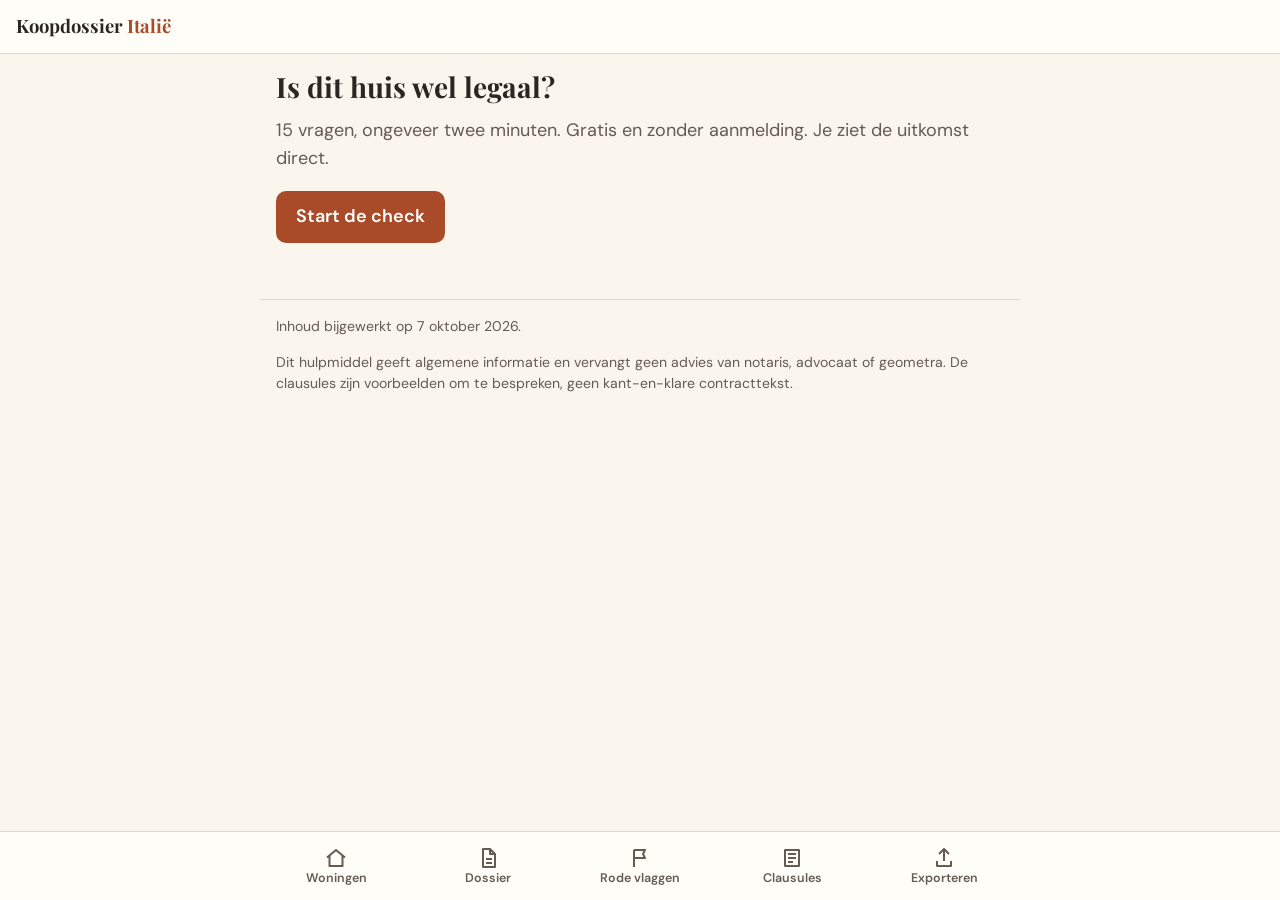
==== commit 7040ff99: "Fase 2: rode vlaggen, clausules, opdracht geometra, schadebeperking, offline - Scherm Rode vlaggen, " ====
--- a/koopdossier/index.html
+++ b/koopdossier/index.html
@@ -6,6 +6,9 @@
 <title>Koopdossier Italië</title>
 <meta name="description" content="Houd per Italiaanse woning bij welke documenten je hebt, welke rode vlaggen er spelen en wat je nog moet opvragen.">
 <meta name="theme-color" content="#FAF6EE">
+<link rel="manifest" href="manifest.webmanifest">
+<link rel="icon" type="image/png" href="icons/icon-192.png">
+<link rel="apple-touch-icon" href="icons/apple-touch-icon.png">
 <script>
 /* ==========================================================================
    INSTELLINGEN. Pas deze waarden aan na het uploaden.
@@ -17,9 +20,10 @@
   begrippenwijzerUrl: '',   // fase 2, bijvoorbeeld 'https://example.nl/begrippenwijzer/#{id}'
   chatbotUrl: '',           // fase 2, bijvoorbeeld 'https://example.nl/chatbot/?vraag={vraag}'
   contactUrl: '',           // fase 2, link naar de contactpagina
+  privacyUrl: '/privacy',   // privacybeleid, getoond bij de aanmelding
   ga4Id: '',                // bijvoorbeeld 'G-XXXXXXX', alleen geladen op de checkschermen
   metaPixelId: '',          // alleen geladen op de checkschermen
-  bron: 'koopdossier',      // waarde van het Brevo-veld BRON
+  bron: 'conformiteitscheck', // waarde van het Brevo-veld BRON, gelijk aan de oude check
   storageKey: 'koopdossier'
 };
 </script>
@@ -103,6 +107,7 @@
 .answer:hover { background: var(--olive-soft); border-color: var(--olive); }
 .answer[aria-pressed="true"] { background: var(--olive); color: #fff; border-color: var(--olive); }
 details.help { margin: 8px 0; }
+details.card > summary.h-summary { cursor: pointer; font-family: 'Playfair Display', Georgia, serif; font-weight: 700; font-size: 1.2rem; min-height: 44px; display: flex; align-items: center; }
 details.help summary { cursor: pointer; color: var(--terra-dark); font-weight: 600; min-height: 44px; display: flex; align-items: center; }
 .score { display: flex; align-items: center; gap: 16px; flex-wrap: wrap; }
 .score .num { font-family: 'Playfair Display', Georgia, serif; font-size: 3.4rem; font-weight: 700; line-height: 1; }
@@ -179,10 +184,27 @@
 .bottomnav { position: fixed; left: 0; right: 0; bottom: 0; z-index: 10; background: var(--surface); border-top: 1px solid var(--line); padding-bottom: env(safe-area-inset-bottom, 0px); }
 .bottomnav ul { list-style: none; margin: 0 auto; padding: 0; display: flex; max-width: 760px; }
 .bottomnav li { flex: 1; }
-.bottomnav a { display: flex; flex-direction: column; align-items: center; justify-content: center; gap: 2px; height: var(--nav-h); color: var(--muted); text-decoration: none; font-size: .85rem; font-weight: 600; }
+.bottomnav a { display: flex; flex-direction: column; align-items: center; justify-content: center; gap: 2px; height: var(--nav-h); color: var(--muted); text-decoration: none; font-size: .78rem; font-weight: 600; line-height: 1.1; text-align: center; padding: 0 2px; }
 .bottomnav a svg { width: 24px; height: 24px; }
 .bottomnav a[aria-current="page"] { color: var(--terra-dark); box-shadow: inset 0 3px 0 var(--terra); }
 
+.wrap.wide { max-width: 1100px; }
+.bilingual { display: grid; gap: 12px; margin: 12px 0; }
+@media (min-width: 720px) { .bilingual { grid-template-columns: 1fr 1fr; } }
+.bilingual > div { background: #fff; border: 1px solid var(--line); border-radius: 10px; padding: 12px; }
+.bilingual h3 { font-size: .95rem; font-family: 'DM Sans', sans-serif; text-transform: uppercase; letter-spacing: .06em; color: var(--muted); margin-bottom: 6px; }
+.clausetext { margin-bottom: 10px; }
+.reason { background: var(--terra-soft); border-radius: 8px; padding: 8px 12px; margin: 8px 0; font-size: .95rem; }
+.flagcard { border-left: 6px solid var(--line); }
+.flagcard.sev-niet-tekenen { border-left-color: var(--red); }
+.flagcard.sev-oplossen { border-left-color: var(--terra); }
+.flagcard.sev-bespreken { border-left-color: var(--amber); }
+h2.sevhead { display: flex; align-items: center; gap: 8px; }
+.signed { background: #F4ECEA; border: 2px solid var(--red); border-radius: var(--radius); padding: 16px; margin: 0 0 16px; }
+.signed h2 { color: var(--red); }
+.signed fieldset { background: #fff; border: 1px solid var(--line); border-radius: 10px; padding: 12px; }
+.signed legend { float: left; width: 100%; margin-bottom: 8px; }
+.signed legend + * { clear: both; }
 footer.site { max-width: 760px; margin: 24px auto 0; padding: 16px; font-size: .88rem; color: var(--muted); border-top: 1px solid var(--line); }
 
 dialog { border: 0; border-radius: var(--radius); padding: 20px; max-width: min(520px, calc(100vw - 32px)); width: 100%; background: var(--surface); color: var(--ink); }
@@ -212,6 +234,7 @@
   #print-root .mailbox { border: 1px solid #999; white-space: pre-wrap; padding: 6pt; font-size: 10pt; }
   #print-root .disclaimer { border-top: 1px solid #000; margin-top: 14pt; padding-top: 6pt; font-size: 9.5pt; }
   #print-root .todo { background: none; }
+  #print-root .clause { break-inside: avoid; margin-bottom: 10pt; }
 }
 </style>
 </head>
@@ -250,7 +273,47 @@
   copyFailed: 'Kopiëren lukte niet. Selecteer de tekst en kopieer hem zelf.',
   saved: 'Opgeslagen.',
 
-  nav: { woningen: 'Woningen', dossier: 'Dossier', export: 'Exporteren' },
+  nav: { woningen: 'Woningen', dossier: 'Dossier', vlaggen: 'Rode vlaggen', clausules: 'Clausules', export: 'Exporteren' },
+
+  flagsScreen: {
+    title: 'Rode vlaggen',
+    intro: 'Alles wat je bij deze woning hebt aangevinkt, het zwaarste eerst.',
+    none: 'Geen open punten in deze lijst. Je hebt bij deze woning geen rode vlaggen aangevinkt.',
+    clauses: 'Passende clausule',
+    helpTitle: 'Wil je dat iemand meekijkt?',
+    helpText: 'Twijfel je over een van deze punten, laat je dossier dan nakijken voordat je tekent.',
+    contact: 'Neem contact op'
+  },
+
+  clausesScreen: {
+    title: 'Clausules',
+    intro: 'Voorbeelden van afspraken om met je notaris of advocaat te bespreken. Vink aan wat je wilt meenemen; je keuze komt in de pdf. De app stelt zelf geen contract op.',
+    suggested: 'Voorgesteld voor deze woning',
+    others: 'Overige clausules',
+    take: 'Meenemen naar notaris of advocaat',
+    becauseFlag: 'Omdat je bij {doc} hebt aangevinkt: {flag}.',
+    becauseProfile: 'Omdat {reason}.',
+    nl: 'Nederlands',
+    it: 'Italiano',
+    copy: 'Kopieer',
+    show: 'Tekst tonen',
+    model: 'Zo staat het in het standaardmodel',
+    modelDiff: 'Verschil met de gids',
+    notInModel: 'Deze afspraak staat niet in het standaardmodel. Laat hem zelf opnemen.',
+    concept: 'concept, nog niet juridisch nagelezen',
+    source: 'Bron: {source}',
+    chosen: '{n} gekozen',
+    none: 'Er zijn nog geen clausules.'
+  },
+
+  signed: {
+    title: 'Je hebt het compromesso al getekend',
+    question: 'Welke voorwaarden staan in je contract?',
+    hint: 'Pak je getekende contract erbij en beantwoord de vragen. Je krijgt per antwoord uitleg uit de gids.',
+    unknown: 'Zoek dit op in je contract, of laat je notaris of advocaat het nakijken.',
+    rest: 'Wat je nu nog kunt controleren',
+    source: 'Bron: {source}'
+  },
 
   firstUse: {
     title: 'Je gegevens blijven op dit apparaat',
@@ -297,7 +360,8 @@
     sending: 'Bezig met aanmelden…',
     thanks: 'Dank je, je bent aangemeld.',
     failed: 'Aanmelden lukte niet. Je kunt het rapport wel gewoon afdrukken.',
-    invalidEmail: 'Vul een geldig e-mailadres in.'
+    invalidEmail: 'Vul een geldig e-mailadres in.',
+    privacy: 'Lees het privacybeleid.'
   },
 
   profile: {
@@ -330,6 +394,7 @@
 
   dossier: {
     noProperty: 'Kies eerst een woning.',
+    noPropertyTitle: 'Geen woning gekozen',
     toWoningen: 'Naar woningen',
     onlyOpen: 'Alleen open punten tonen',
     allClear: 'Geen open punten in deze lijst.',
@@ -342,7 +407,8 @@
     replacedBy: 'In plaats daarvan: {doc}.',
     notApplicable: '{n} documenten gelden niet voor deze woning volgens je profiel.',
     profile: 'Profiel',
-    score: 'Score'
+    score: 'Score',
+    actions: 'Acties voor deze woning ({n})'
   },
 
   markers: {
@@ -369,6 +435,10 @@
     flags: 'Rode vlaggen',
     flagsHint: 'Vink aan wat je ziet of hoort.',
     note: 'Notitie',
+    source: 'Bron: {source}',
+    glossary: 'Begrippenwijzer: {term}',
+    chat: 'Vraag het de chatbot',
+    chatQuestion: 'Ik koop een huis in Italië. Wat moet ik weten over de {it} ({nl})?',
     headings: {
       what: 'Wat het is',
       why: 'Waarom het nodig is',
@@ -410,7 +480,12 @@
     wipe: 'Alles wissen',
     wipeConfirm: 'Weet je zeker dat je alle dossiers en antwoorden van dit apparaat wilt wissen? Maak eerst een back-up als je ze wilt bewaren.',
     wiped: 'Alles is gewist.',
-    noProperties: 'Er is nog geen woning. Je kunt wel het rapport van je laatste check afdrukken.'
+    noProperties: 'Er is nog geen woning. Je kunt wel het rapport van je laatste check afdrukken.',
+    geoTitle: 'Opdracht voor de geometra',
+    geoIntro: 'Een Italiaanse opdracht voor de controle van vergunningen en kadaster (stato legittimo), met je aandachtspunten uit de check en je aangevinkte rode vlaggen.',
+    geoPerizia: 'Vraag ook een bouwkundige keuring (perizia tecnica)',
+    geoCopy: 'Kopieer de opdracht',
+    geoOpen: 'Open in je mailprogramma'
   },
 
   report: {
@@ -438,6 +513,9 @@
     flow: 'Het koopproces in stappen',
     appendix: 'Bijlage: teksten',
     mailAppendix: 'Opvraagmail (Italiaans) met vertaling',
+    geoAppendix: 'Opdracht voor de geometra (Italiaans) met vertaling',
+    clausesAppendix: 'Gekozen clausules',
+    signedTitle: 'Voorwaarden in je getekende contract',
     contentVersion: 'Inhoudsversie: {version}',
     next: 'De volgende stap'
   }
@@ -504,7 +582,7 @@
 
 let state = loadState();
 let C = null;            // inhoud uit content.nl.json
-const IDX = { doc: {}, flag: {}, q: {}, pflag: {} };
+const IDX = { doc: {}, flag: {}, q: {}, pflag: {}, clause: {} };
 
 function indexContent() {
   C.documents.forEach((d) => {
@@ -513,6 +591,7 @@
   });
   C.check.questions.forEach((q) => { IDX.q[q.id] = q; });
   (C.check.profileFlags || []).forEach((f) => { IDX.pflag[f.id] = f; });
+  (C.clauses || []).forEach((c) => { IDX.clause[c.id] = c; });
 }
 
 /* ==========================================================================
@@ -586,6 +665,20 @@
     });
 }
 
+// Voorwaarden op vlaggen: 'when' (één treffer genoeg) en/of 'whenAll' (alle vlaggen nodig).
+// Zonder voorwaarden geldt een regel altijd (basisset).
+function matchesFlags(x, set) {
+  const any = !(x.when && x.when.length) || x.when.some((f) => set.has(f));
+  const all = !(x.whenAll && x.whenAll.length) || x.whenAll.every((f) => set.has(f));
+  return any && all;
+}
+// Acties uit het profiel, op volgorde van fase.
+function profileActions(p) {
+  const set = new Set(p.flags);
+  return (C.check.actions || []).filter((a) => matchesFlags(a, set))
+    .sort((a, b) => PHASE_ORDER.indexOf(a.phase) - PHASE_ORDER.indexOf(b.phase));
+}
+
 // Risicoteksten: 'when' (één treffer genoeg) en/of 'whenAll' (alle vlaggen nodig).
 // Naast profielvlaggen tellen ook 'nee:<vraag>' en 'weet:<vraag>' als vlag.
 function riskTexts(flags, answers) {
@@ -593,10 +686,8 @@
   Object.entries(answers).forEach(([q, a]) => { if (a === 'nee' || a === 'weet') set.add(`${a}:${q}`); });
   const seen = new Map();
   (C.check.riskTexts || []).forEach((r) => {
-    const anyOk = !(r.when && r.when.length) || r.when.some((f) => set.has(f));
-    const allOk = !(r.whenAll && r.whenAll.length) || r.whenAll.every((f) => set.has(f));
     if (!(r.when && r.when.length) && !(r.whenAll && r.whenAll.length)) return;
-    if (!anyOk || !allOk) return;
+    if (!matchesFlags(r, set)) return;
     const key = r.id || r.text;
     if (!seen.has(key) || seen.get(key).rank > r.rank) seen.set(key, r);
   });
@@ -684,13 +775,20 @@
     window.fbq('track', 'PageView');
   }
 }
-function track(name) {
-  if (!analyticsLoaded) return;
-  if (SETTINGS.ga4Id && window.gtag) window.gtag('event', name);
-  if (SETTINGS.metaPixelId && window.fbq) {
-    if (name === 'check_aangemeld') window.fbq('track', 'Lead'); else window.fbq('trackCustom', name);
-  }
-}
+// Namen gelijk aan de oude conformiteitscheck, zodat rapporten in GA4 en Meta doorlopen.
+// Score en niveau mogen mee; antwoorden nooit. Geen 'value': GA4 leest dat als geldbedrag.
+const EVENTS = {
+  gestart: { ga: 'check_gestart', meta: ['trackCustom', 'ConformiteitsCheckGestart'] },
+  afgerond: { ga: 'check_voltooid', meta: ['trackCustom', 'ConformiteitsCheckVoltooid'] },
+  aangemeld: { ga: 'generate_lead', meta: ['track', 'Lead', { content_name: 'conformiteitscheck' }] }
+};
+function track(key, params) {
+  const ev = EVENTS[key];
+  if (!analyticsLoaded || !ev) return;
+  if (SETTINGS.ga4Id && window.gtag) window.gtag('event', ev.ga, params || {});
+  if (SETTINGS.metaPixelId && window.fbq) window.fbq(ev.meta[0], ev.meta[1], ev.meta[2] || params || {});
+}
+const scoreParams = (s) => ({ score: s.score, niveau: s.level.label });
 
 /* ==========================================================================
    ROUTER
@@ -712,10 +810,11 @@
 function render() {
   route = parseHash();
   if (!route.name) { route = { name: state.properties.length ? 'woningen' : 'check', args: [] }; }
-  const views = { check: viewCheck, resultaat: viewResult, profiel: viewProfile, woningen: viewWoningen, dossier: viewDossier, doc: viewDoc, export: viewExport };
+  const views = { check: viewCheck, resultaat: viewResult, profiel: viewProfile, woningen: viewWoningen, dossier: viewDossier, doc: viewDoc, vlaggen: viewFlags, clausules: viewClauses, export: viewExport };
   const view = views[route.name] || viewWoningen;
   const activeId = document.activeElement && document.activeElement.id;
   const app = $('#app');
+  app.classList.toggle('wide', route.name === 'clausules');
   app.innerHTML = firstUseNotice() + view();
   renderNav();
   if (activeId && document.getElementById(activeId)) document.getElementById(activeId).focus({ preventScroll: true });
@@ -724,7 +823,10 @@
 function navigate() {
   render();
   window.scrollTo(0, 0);
-  const h = $('#app h1');
+  // #clausules/<woning>/<clausule> springt naar die clausule
+  const target = route.name === 'clausules' && route.args[1] && document.getElementById('cl-' + route.args[1]);
+  const h = target ? target.querySelector('h2') : $('#app h1');
+  if (target) target.scrollIntoView();
   if (h) { h.setAttribute('tabindex', '-1'); h.focus({ preventScroll: true }); }
 }
 
@@ -733,11 +835,15 @@
   const icon = {
     woningen: '<path d="M3 11.5 12 4l9 7.5M5.5 10v10h13V10" fill="none" stroke="currentColor" stroke-width="2" stroke-linejoin="round"/>',
     dossier: '<path d="M7 3h7l5 5v13H7zM14 3v5h5M10 13h6M10 17h6" fill="none" stroke="currentColor" stroke-width="2" stroke-linejoin="round"/>',
-    export: '<path d="M12 3v12M7 8l5-5 5 5M5 15v5h14v-5" fill="none" stroke="currentColor" stroke-width="2" stroke-linejoin="round"/>'
+    export: '<path d="M12 3v12M7 8l5-5 5 5M5 15v5h14v-5" fill="none" stroke="currentColor" stroke-width="2" stroke-linejoin="round"/>',
+    vlaggen: '<path d="M6 21V4M6 4h11l-2 4 2 4H6" fill="none" stroke="currentColor" stroke-width="2" stroke-linejoin="round"/>',
+    clausules: '<path d="M5 4h14v16H5zM8 8h8M8 12h8M8 16h5" fill="none" stroke="currentColor" stroke-width="2" stroke-linejoin="round"/>'
   };
   const items = [
     ['woningen', '#woningen', ['woningen', 'profiel']],
     ['dossier', pid ? `#dossier/${pid}` : '#woningen', ['dossier', 'doc']],
+    ['vlaggen', pid ? `#vlaggen/${pid}` : '#woningen', ['vlaggen']],
+    ['clausules', pid ? `#clausules/${pid}` : '#woningen', ['clausules']],
     ['export', pid ? `#export/${pid}` : '#export', ['export']]
   ];
   $('#nav').innerHTML = '<ul>' + items.map(([k, href, names]) =>
@@ -805,7 +911,7 @@
   answers[q.id] = a;
   if (prop && a === 'nee') checkFlag(prop, q.flag);
   saveState();
-  if (isFirst) track('check_gestart');
+  if (isFirst) track('gestart');
   if (flow.check.index < qs.length - 1) { flow.check.index++; navigate(); return; }
   // Laatste vraag: naar de uitkomst, of terug naar de eerste open vraag.
   const open = qs.findIndex((x) => !answers[x.id]);
@@ -814,7 +920,7 @@
 }
 function finishCheck(prop) {
   flow.check = null;
-  if (!prop) { state.prefs.checkDone = true; saveState(); track('check_afgerond'); }
+  if (!prop) { state.prefs.checkDone = true; saveState(); track('afgerond', scoreParams(scoreOf(state.lastCheck))); }
   go(prop ? `#resultaat/${prop.id}` : '#resultaat');
 }
 
@@ -838,7 +944,8 @@
         <div class="num">${s.score}<small> ${esc(UI.check.scoreOf)}</small></div>
         <div><span class="sr-only">${esc(UI.check.scoreLabel)}: </span><span class="level ${esc(s.level.id)}">${esc(s.level.label)}</span></div>
       </div>
-      <p style="margin-top:12px">${txt(s.level.text)}</p>
+      ${s.level.title ? `<h2 style="margin:14px 0 4px">${fmt(s.level.title)}</h2>` : ''}
+      <p style="margin-top:8px">${txt(s.level.text)}</p>
     </section>
     ${risks.length ? `<section class="card"><h2>${esc(UI.check.risks)}</h2>${risks.map((r) => `<p>${txt(r.text)}</p>`).join('')}</section>` : ''}
     <section class="card">
@@ -860,7 +967,7 @@
   return `
     <form class="card" data-form="signup" data-mode="${mode}" novalidate>
       <h2 id="${mode === 'dialog' ? 'dialog-title' : 'signup-title'}">${esc(UI.signup.title)}</h2>
-      <p class="small">${esc(UI.signup.text)}</p>
+      <p class="small">${esc(UI.signup.text)}${SETTINGS.privacyUrl ? ` <a href="${esc(SETTINGS.privacyUrl)}" target="_blank" rel="noopener">${esc(UI.signup.privacy)}</a>` : ''}</p>
       <label class="field">${esc(UI.signup.firstName)}<input type="text" name="voornaam" autocomplete="given-name" maxlength="60"></label>
       <label class="field">${esc(UI.signup.email)}<input type="email" name="email" autocomplete="email" required maxlength="120"></label>
       <div class="sr-only" aria-hidden="true"><label>Website<input type="text" name="website" tabindex="-1" autocomplete="off"></label></div>
@@ -895,7 +1002,7 @@
     email,
     VOORNAAM: form.voornaam.value.trim(),
     RISICO_SCORE: s.score,
-    RISICO_NIVEAU: s.level.id,
+    RISICO_NIVEAU: s.level.label,
     AANDACHTSPUNTEN: attentionPoints(answers).length,
     BRON: SETTINGS.bron
   };
@@ -910,7 +1017,7 @@
   } catch (e) { ok = false; }
   state.prefs.emailAsked = true;
   saveState();
-  if (ok) track('check_aangemeld');
+  if (ok) track('aangemeld', scoreParams(s));
   msg.textContent = ok ? UI.signup.thanks : UI.signup.failed;
   toast(ok ? UI.signup.thanks : UI.signup.failed);
   if (mode === 'dialog') $('#dialog').close();
@@ -1059,7 +1166,9 @@
       <a class="btn secondary" href="#profiel/${p.id}" data-action="profile-edit" data-prop="${p.id}">${esc(UI.dossier.profile)}</a>
       ${s.score.complete ? `<a class="btn ghost" href="#resultaat/${p.id}">${esc(UI.check.resultTitle)}</a>` : ''}
     </div>
-    ${flags.has('compromesso-getekend') ? `<div class="notice red">${esc(UI.dossier.compromesso)}</div>` : ''}
+    ${flags.has('compromesso-getekend') ? signedView(p) : ''}
+    ${dossierRisks(p)}
+    ${flags.has('compromesso-getekend') ? `<h2 class="phase">${esc(UI.signed.rest)}</h2>` : ''}
     ${!s.score.complete ? `<div class="notice warn"><p>${esc(t(UI.dossier.checkIncomplete, { n: s.score.answered, total: s.score.total }))}</p><a class="btn secondary" href="#check/${p.id}" data-action="check-edit" data-prop="${p.id}">${esc(UI.dossier.finishCheck)}</a></div>` : ''}
     <label class="switch"><input type="checkbox" id="only-open" data-change="only-open"${onlyOpen ? ' checked' : ''}> ${esc(UI.dossier.onlyOpen)}</label>
     ${shown.length === 0 ? `<p class="allclear">${esc(UI.dossier.allClear)}</p>` : ''}
@@ -1073,6 +1182,21 @@
       <p class="muted small" style="margin:4px 0 0">${t(esc(UI.dossier.droppedBecause), { reason: txt(info.dropped.reason) })}${info.dropped.replacedBy && IDX.doc[info.dropped.replacedBy] ? ' ' + t(esc(UI.dossier.replacedBy), { doc: fmt(docName(IDX.doc[info.dropped.replacedBy])) }) : ''}</p></div>`).join('')}</section>` : ''}
     ${notApplicable ? `<p class="muted small">${esc(t(UI.dossier.notApplicable, { n: notApplicable }))}</p>` : ''}`;
 }
+// Risicoteksten en acties uit het profiel, bovenaan het dossier.
+function dossierRisks(p) {
+  const risks = riskTexts(p.flags, effectiveAnswers(p));
+  const acts = profileActions(p);
+  let html = '';
+  if (risks.length) html += `<section class="card"><h2>${esc(UI.check.risks)}</h2>${risks.map((r) => `<p>${txt(r.text)}</p>`).join('')}</section>`;
+  if (acts.length) {
+    html += `<details class="card"><summary class="h-summary">${esc(t(UI.dossier.actions, { n: acts.length }))}</summary>${PHASE_ORDER.map((ph) => {
+      const list = acts.filter((a) => a.phase === ph);
+      return list.length ? `<h3 style="margin-top:12px">${esc(UI.phases[ph])}</h3><ul class="points">${list.map((a) => `<li>${txt(a.text)}</li>`).join('')}</ul>` : '';
+    }).join('')}</details>`;
+  }
+  return html;
+}
+
 function docRow(p, x) {
   const { d, info, marker } = x;
   const e = readDoc(p, d.id);
@@ -1118,6 +1242,7 @@
     </div>
     <p class="small"><strong>${esc(UI.doc.phase)}:</strong> ${esc(UI.phasesPlain[d.phase])}<br><strong>${esc(UI.doc.supplier)}:</strong> ${txt(d.supplier)}</p>
     ${info.critical.length ? `<div class="notice warn">${t(esc(UI.doc.critical), { reasons })}</div>` : ''}
+    ${docLinks(d)}
 
     <section class="card">
       <fieldset>
@@ -1148,7 +1273,167 @@
 
     <section class="card">
       ${['what', 'why', 'who', 'costTime', 'contract'].map((k) => `<div class="section-block"><h3>${esc(H[k])}</h3><p>${txt(d[k])}</p></div>`).join('')}
+      ${d.source ? `<p class="muted small">${esc(t(UI.doc.source, { source: d.source }))}</p>` : ''}
     </section>`;
+}
+
+// Begrippenwijzer en chatbot; zonder adres in SETTINGS geen knop.
+function docLinks(d) {
+  const links = [];
+  if (SETTINGS.begrippenwijzerUrl) (d.glossary || []).forEach((id) => links.push(`<a class="btn ghost" href="${esc(SETTINGS.begrippenwijzerUrl.replace('{id}', encodeURIComponent(id)))}" target="_blank" rel="noopener">${esc(t(UI.doc.glossary, { term: d.nameIt || plain(d.nameNl) }))}</a>`));
+  if (SETTINGS.chatbotUrl) {
+    const vraag = t(UI.doc.chatQuestion, { it: d.nameIt || plain(d.nameNl), nl: plain(d.nameNl) });
+    links.push(`<a class="btn secondary" href="${esc(SETTINGS.chatbotUrl.replace('{vraag}', encodeURIComponent(vraag)))}" target="_blank" rel="noopener">${esc(UI.doc.chat)}</a>`);
+  }
+  return links.length ? `<div class="actions">${links.join('')}</div>` : '';
+}
+
+function noPropertyView(title) {
+  return `<h1>${esc(title)}</h1><p>${esc(UI.dossier.noProperty)}</p><a class="btn" href="#woningen">${esc(UI.dossier.toWoningen)}</a>`;
+}
+
+// Alle aangevinkte rode vlaggen van een woning, het zwaarste eerst.
+function propertyFlags(p) {
+  const out = [];
+  dossierDocs(p).active.forEach(({ d }) => activeFlags(p, d).forEach((fid) => out.push({ d, f: IDX.flag[fid].flag })));
+  return out.sort((a, b) => (SEVERITY_ORDER[a.f.severity] ?? 3) - (SEVERITY_ORDER[b.f.severity] ?? 3));
+}
+
+/* ==========================================================================
+   SCHERM: RODE VLAGGEN
+   ========================================================================== */
+function viewFlags() {
+  const p = getProp(route.args[0] || currentPropId());
+  if (!p) return noPropertyView(UI.flagsScreen.title);
+  const list = propertyFlags(p);
+  return `
+    <h1 style="margin-bottom:.2em">${esc(UI.flagsScreen.title)}</h1>
+    <p class="muted">${esc(p.name)}${p.comune ? ` · ${esc(p.comune)}` : ''}</p>
+    <p>${esc(UI.flagsScreen.intro)}</p>
+    ${list.length ? ['niet-tekenen', 'oplossen', 'bespreken'].map((sev) => {
+      const items = list.filter((x) => x.f.severity === sev);
+      if (!items.length) return '';
+      return `<section><h2 class="phase sev-${sev}">${esc(UI.severities[sev])} <span class="muted small">(${items.length})</span></h2>
+        ${items.map(({ d, f }) => `<div class="card flagcard sev-${esc(sev)}">
+          <p style="margin:0 0 4px"><strong>${fmt(f.text)}</strong></p>
+          <p class="small" style="margin:0"><a href="#doc/${p.id}/${d.id}">${fmt(docName(d))}</a></p>
+          ${(f.clauses || []).filter((c) => IDX.clause[c]).length ? `<p class="small" style="margin:6px 0 0">${esc(UI.flagsScreen.clauses)}: ${f.clauses.filter((c) => IDX.clause[c]).map((c) => `<a href="#clausules/${p.id}/${c}">${fmt(IDX.clause[c].titleNl)}</a>`).join(', ')}</p>` : ''}
+        </div>`).join('')}</section>`;
+    }).join('') : `<p class="allclear">${esc(UI.flagsScreen.none)}</p>`}
+    ${SETTINGS.contactUrl ? `<section class="card"><h2>${esc(UI.flagsScreen.helpTitle)}</h2><p>${esc(UI.flagsScreen.helpText)}</p><a class="btn secondary" href="${esc(SETTINGS.contactUrl)}" target="_blank" rel="noopener">${esc(UI.flagsScreen.contact)}</a></section>` : ''}`;
+}
+
+/* ==========================================================================
+   SCHERM: CLAUSULES
+   ========================================================================== */
+// Waarom een clausule bij deze woning past: aangevinkte rode vlaggen en profielvlaggen.
+function clauseReasons(p) {
+  const reasons = {};
+  const add = (id, html) => { (reasons[id] = reasons[id] || []); if (!reasons[id].includes(html)) reasons[id].push(html); };
+  propertyFlags(p).forEach(({ d, f }) => (f.clauses || []).forEach((cid) => add(cid, t(esc(UI.clausesScreen.becauseFlag), { doc: d.nameIt ? `<em>${esc(d.nameIt)}</em>` : fmt(d.nameNl), flag: fmt(f.text.charAt(0).toLowerCase() + f.text.slice(1)) }))));
+  const set = new Set(p.flags);
+  (C.clauses || []).forEach((c) => (c.appliesWhen || []).filter((fl) => set.has(fl)).forEach((fl) => add(c.id, t(esc(UI.clausesScreen.becauseProfile), { reason: IDX.pflag[fl] ? fmt(IDX.pflag[fl].label) : esc(fl) }))));
+  return reasons;
+}
+// Voorgestelde en gekozen clausules staan open; de overige zijn ingeklapt.
+function clauseCard(p, c, reasons) {
+  const chosen = p.clauses.includes(c.id);
+  const open = chosen || (reasons && reasons.length);
+  return `<article class="card" id="cl-${esc(c.id)}">
+    <label class="switch"><input type="checkbox" id="take-${esc(c.id)}" data-change="clause" data-prop="${p.id}" data-clause="${esc(c.id)}"${chosen ? ' checked' : ''}> ${esc(UI.clausesScreen.take)}</label>
+    <h2 style="margin-top:4px">${fmt(c.titleNl)}</h2>
+    ${(reasons || []).map((r) => `<p class="reason">${r}</p>`).join('')}
+    <p class="muted">${txt(c.whenNl)}</p>
+    ${open ? '' : `<details class="help"><summary>${esc(UI.clausesScreen.show)}</summary>`}
+    <div class="bilingual">
+      <div><h3>${esc(UI.clausesScreen.nl)}</h3><div class="clausetext" id="cl-nl-${esc(c.id)}">${txt(c.textNl)}</div><button class="btn secondary" data-action="copy" data-target="cl-nl-${esc(c.id)}">${esc(UI.clausesScreen.copy)}</button></div>
+      <div lang="it"><h3>${esc(UI.clausesScreen.it)}</h3><div class="clausetext" id="cl-it-${esc(c.id)}">${c.textIt ? esc(c.textIt) : txt('')}</div><button class="btn secondary" data-action="copy" data-target="cl-it-${esc(c.id)}">${esc(UI.clausesScreen.copy)}</button></div>
+    </div>
+    ${c.modelIt ? `<details class="help"><summary>${esc(UI.clausesScreen.model)}</summary>
+        ${c.modelDiff ? `<p class="small"><strong>${esc(UI.clausesScreen.modelDiff)}:</strong> ${fmt(c.modelDiff)}</p>` : ''}
+        <div class="bilingual"><div><p class="small" style="margin:0">${esc(c.modelNl)}</p></div><div lang="it"><p class="small" style="margin:0">${esc(c.modelIt)}</p></div></div>
+        <p class="muted small">${esc(c.model)}</p></details>`
+      : `<p class="small muted">${esc(UI.clausesScreen.notInModel)}${c.modelDiff ? ' ' + fmt(c.modelDiff) : ''}</p>`}
+    ${open ? '' : '</details>'}
+    <p class="muted small" style="margin:0">${esc(t(UI.clausesScreen.source, { source: c.source }))}${c.reviewed ? '' : ` · <span class="chip critical">${esc(UI.clausesScreen.concept)}</span>`}</p>
+  </article>`;
+}
+function viewClauses() {
+  const p = getProp(route.args[0] || currentPropId());
+  if (!p) return noPropertyView(UI.clausesScreen.title);
+  if (!(C.clauses || []).length) return `<h1>${esc(UI.clausesScreen.title)}</h1><p>${esc(UI.clausesScreen.none)}</p>`;
+  const reasons = clauseReasons(p);
+  const suggested = C.clauses.filter((c) => reasons[c.id]);
+  const others = C.clauses.filter((c) => !reasons[c.id]);
+  const n = p.clauses.filter((id) => IDX.clause[id]).length;
+  return `
+    <h1 style="margin-bottom:.2em">${esc(UI.clausesScreen.title)}</h1>
+    <p class="muted">${esc(p.name)}${p.comune ? ` · ${esc(p.comune)}` : ''} · ${esc(t(UI.clausesScreen.chosen, { n }))}</p>
+    <p>${esc(UI.clausesScreen.intro)}</p>
+    ${suggested.length ? `<h2 class="phase">${esc(UI.clausesScreen.suggested)} <span class="muted small">(${suggested.length})</span></h2>${suggested.map((c) => clauseCard(p, c, reasons[c.id])).join('')}` : ''}
+    <h2 class="phase">${esc(UI.clausesScreen.others)} <span class="muted small">(${others.length})</span></h2>
+    ${others.map((c) => clauseCard(p, c)).join('')}`;
+}
+
+/* ==========================================================================
+   SCHADEBEPERKING na een getekend compromesso
+   ========================================================================== */
+function signedConditions(p) {
+  const set = new Set(p.flags);
+  return ((C.signed && C.signed.conditions) || []).filter((c) => matchesFlags(c, set));
+}
+function signedView(p) {
+  const S = C.signed || {};
+  const ans = p.signed || {};
+  return `<section class="signed">
+    <h2>${esc(UI.signed.title)}</h2>
+    ${S.intro ? `<p>${txt(S.intro)}</p>` : ''}
+    <h3>${esc(UI.signed.question)}</h3>
+    <p class="small">${esc(UI.signed.hint)}</p>
+    ${signedConditions(p).map((c) => {
+      const a = ans[c.id];
+      const advice = a === 'ja' ? txt(c.ifYes) : a === 'nee' ? txt(c.ifNo) : a === 'weet' ? esc(UI.signed.unknown) : '';
+      return `<fieldset style="margin-bottom:10px"><legend>${fmt(c.label)}</legend>
+        ${['ja', 'nee', 'weet'].map((v) => `<label class="choice compact"><input type="radio" name="sg-${esc(c.id)}" id="sg-${esc(c.id)}-${v}" value="${v}" data-change="signed" data-prop="${p.id}" data-cond="${esc(c.id)}"${a === v ? ' checked' : ''}><span>${esc(UI.answers[v])}</span></label>`).join('')}
+        ${advice ? `<p class="small" style="margin:8px 0 0">${advice}</p>${a !== 'weet' ? `<p class="muted small" style="margin:4px 0 0">${esc(t(UI.signed.source, { source: c.source }))}</p>` : ''}` : ''}
+      </fieldset>`;
+    }).join('')}
+  </section>`;
+}
+
+/* ==========================================================================
+   OPDRACHT VOOR DE GEOMETRA
+   ========================================================================== */
+function buildGeometra(p, withPerizia, sender) {
+  const G = C.geometra;
+  const loc = (tpl) => (p.comune ? t(tpl, { comune: p.comune }) : '');
+  const immIt = `"${p.name}"${loc(C.mail.locationIt)}`;
+  const immNl = `"${p.name}"${loc(C.mail.locationNl)}`;
+  const flags = propertyFlags(p);
+  const seen = new Set();
+  const unknown = [];
+  C.check.questions.forEach((q) => {
+    if (p.check[q.id] !== 'weet') return;
+    const d = IDX.doc[(q.documents || [])[0]];
+    if (d && !seen.has(d.id) && docInfo(d, new Set(p.flags)).active) { seen.add(d.id); unknown.push(d); }
+  });
+  const pointsIt = flags.map(({ f }) => `- ${f.textIt || plain(f.text)}`).concat(unknown.map((d) => `- ${t(G.unknownIt, { doc: d.nameIt || plain(d.nameNl) })}`));
+  const pointsNl = flags.map(({ f }) => `- ${plain(f.text)}`).concat(unknown.map((d) => `- ${t(G.unknownNl, { doc: plain(d.nameNl) })}`));
+  const pre67 = p.flags.includes('voor1967');
+  const sign = sender ? `\n${sender}` : '';
+  const build = (lang, imm, points) => [
+    G['greeting' + lang], '',
+    t(G['intro' + lang], { immobile: imm }),
+    ...G.tasks.map((x) => `- ${plain(x[lang.toLowerCase()])}`),
+    ...(pre67 ? ['', plain(G['pre1967' + lang])] : []),
+    ...(withPerizia ? ['', plain(G['perizia' + lang])] : []),
+    ...(points.length ? ['', G['points' + lang], ...points] : []),
+    '', G['closing' + lang] + sign
+  ].join('\n');
+  return {
+    it: build('It', immIt, pointsIt), nl: plain(build('Nl', immNl, pointsNl)),
+    subjectIt: t(G.subjectIt, { immobile: immIt }), subjectNl: t(G.subjectNl, { immobile: immNl })
+  };
 }
 
 /* ==========================================================================
@@ -1156,7 +1441,8 @@
    ========================================================================== */
 function mailDocs(p) {
   const { active } = dossierDocs(p);
-  return active.filter((x) => readDoc(p, x.d.id).status === 'niet-gevraagd')
+  // Documenten met "inMail": false (zoals de eigen bouwkundige keuring) vraag je niet op bij makelaar of verkoper.
+  return active.filter((x) => x.d.inMail !== false && readDoc(p, x.d.id).status === 'niet-gevraagd')
     .sort((a, b) => (a.marker === 'weet' ? 0 : 1) - (b.marker === 'weet' ? 0 : 1))
     .map((x) => x.d);
 }
@@ -1224,11 +1510,31 @@
         : `<p class="allclear">${esc(UI.exp.mailNone)}</p>`}
       </section>`;
   }
+  let geoHtml = '';
+  if (p && C.geometra) {
+    const g = buildGeometra(p, !!state.prefs.perizia, sender);
+    geoHtml = `
+      <section class="card">
+        <h2>${esc(UI.exp.geoTitle)}</h2>
+        <p class="small">${esc(UI.exp.geoIntro)}</p>
+        ${C.geometra.why ? `<p class="small muted">${txt(C.geometra.why)}</p>` : ''}
+        ${C.geometra.reviewed ? '' : `<p class="small"><span class="chip critical">${esc(UI.exp.concept)}</span></p>`}
+        <label class="switch"><input type="checkbox" id="perizia" data-change="perizia"${state.prefs.perizia ? ' checked' : ''}> ${esc(UI.exp.geoPerizia)}</label>
+        <p class="small"><strong>Oggetto:</strong> ${esc(g.subjectIt)}</p>
+        <div class="mailbox" lang="it" id="geo-it">${esc(g.it)}</div>
+        <div class="actions">
+          <button class="btn" data-action="copy" data-target="geo-it" data-prefix="${esc(g.subjectIt)}">${esc(UI.exp.geoCopy)}</button>
+          <a class="btn secondary" href="mailto:?subject=${encodeURIComponent(g.subjectIt)}&body=${encodeURIComponent(g.it)}">${esc(UI.exp.geoOpen)}</a>
+        </div>
+        <details class="help"><summary>${esc(UI.exp.translation)}</summary><p class="small"><strong>Onderwerp:</strong> ${esc(g.subjectNl)}</p><div class="mailbox">${esc(g.nl)}</div></details>
+      </section>`;
+  }
   return `
     <h1>${esc(UI.exp.title)}</h1>
     ${state.properties.length > 1 ? `<label class="field">${esc(UI.exp.property)}<select id="exp-prop" data-change="exp-prop">${state.properties.map((x) => `<option value="${x.id}"${p && x.id === p.id ? ' selected' : ''}>${esc(x.name)}</option>`).join('')}</select></label>` : ''}
     ${p ? `<p><strong>${esc(p.name)}</strong>${p.comune ? ` · ${esc(p.comune)}` : ''}</p>` : `<p>${esc(UI.exp.noProperties)}</p>`}
     ${mailHtml}
+    ${geoHtml}
     <section class="card">
       <h2>${esc(UI.exp.pdfTitle)}</h2>
       <p class="small">${esc(UI.exp.pdfText)}</p>
@@ -1306,13 +1612,13 @@
       actions.push({ phase: d.phase, sev: SEVERITY_ORDER[f.severity] ?? 3, html: t(esc(R.actionFlag), { doc: name, text: fmt(f.text), severity: esc(UI.severities[f.severity] || f.severity) }) });
     });
   });
-  const flagSet = new Set(p.flags);
-  (C.check.actions || []).forEach((a) => {
-    if (!(a.when || []).length || a.when.some((f) => flagSet.has(f))) actions.push({ phase: a.phase || 'bod', sev: 3, html: txt(a.text) });
-  });
+  profileActions(p).forEach((a) => actions.push({ phase: a.phase || 'bod', sev: 3, html: txt(a.text) }));
   actions.sort((a, b) => PHASE_ORDER.indexOf(a.phase) - PHASE_ORDER.indexOf(b.phase) || a.sev - b.sev);
 
   const mail = !checkOnly ? buildMail(p, state.prefs.recipient || C.mail.recipients[0].id, state.prefs.sender || '') : null;
+  const geo = !checkOnly && C.geometra ? buildGeometra(p, !!state.prefs.perizia, state.prefs.sender || '') : null;
+  const chosen = p.clauses.map((id) => IDX.clause[id]).filter(Boolean);
+  const signed = p.flags.includes('compromesso-getekend') ? signedConditions(p) : [];
 
   $('#print-root').innerHTML = `
     <h1>${esc(R.title)}</h1>
@@ -1324,7 +1630,7 @@
     ${profileRows ? `<h3>${esc(R.profile)}</h3><table><tbody>${profileRows}</tbody></table>` : ''}
 
     <h2>${esc(R.scoreTitle)}</h2>
-    ${s.complete ? `<p><strong>${s.score} ${esc(UI.check.scoreOf)} · ${esc(s.level.label)}</strong></p><p>${txt(s.level.text)}</p>` : `<p>${esc(t(UI.woningen.checkIncomplete, { n: s.answered, total: s.total }))}</p>`}
+    ${s.complete ? `<p><strong>${s.score} ${esc(UI.check.scoreOf)} · ${esc(s.level.label)}</strong>${s.level.title ? ` · ${fmt(s.level.title)}` : ''}</p><p>${txt(s.level.text)}</p>` : `<p>${esc(t(UI.woningen.checkIncomplete, { n: s.answered, total: s.total }))}</p>`}
     ${risks.map((r) => `<p>${txt(r.text)}</p>`).join('')}
 
     <h2>${esc(R.documents)}</h2>
@@ -1346,13 +1652,24 @@
       return list.length ? `<h3>${esc(UI.phases[ph])}</h3><ul>${list.map((a) => `<li>${a.html}</li>`).join('')}</ul>` : '';
     }).join('') : `<p>${esc(R.noActions)}</p>`}
 
+    ${signed.length ? `<h2>${esc(R.signedTitle)}</h2><table><tbody>${signed.map((c) => `<tr><td>${fmt(c.label)}</td><td style="width:22%">${esc(UI.answers[(p.signed || {})[c.id]] || UI.answerNone)}</td></tr>`).join('')}</tbody></table>` : ''}
+
     <h2>${esc(R.flow)}</h2>
     <div class="flow">${(C.process || []).map((st, i) => `${i ? '<span aria-hidden="true">→</span>' : ''}<span class="step">${fmt(st)}</span>`).join('')}</div>
 
-    ${mail && mail.docs.length ? `<div class="pagebreak"></div><h2>${esc(R.appendix)}</h2><h3>${esc(R.mailAppendix)}</h3>
+    ${(mail && mail.docs.length) || geo || chosen.length ? `<div class="pagebreak"></div><h2>${esc(R.appendix)}</h2>` : ''}
+    ${mail && mail.docs.length ? `<h3>${esc(R.mailAppendix)}</h3>
       ${C.mail.reviewed ? '' : `<p><em>${esc(UI.exp.concept)}</em></p>`}
       <p><strong>Oggetto:</strong> ${esc(mail.subjectIt)}</p><div class="mailbox" lang="it">${esc(mail.it)}</div>
       <p style="margin-top:8pt"><strong>Onderwerp:</strong> ${esc(mail.subjectNl)}</p><div class="mailbox">${esc(mail.nl)}</div>` : ''}
+    ${geo ? `<h3>${esc(R.geoAppendix)}</h3>
+      ${C.geometra.reviewed ? '' : `<p><em>${esc(UI.exp.concept)}</em></p>`}
+      <p><strong>Oggetto:</strong> ${esc(geo.subjectIt)}</p><div class="mailbox" lang="it">${esc(geo.it)}</div>
+      <p style="margin-top:8pt"><strong>Onderwerp:</strong> ${esc(geo.subjectNl)}</p><div class="mailbox">${esc(geo.nl)}</div>` : ''}
+    ${chosen.length ? `<h3>${esc(R.clausesAppendix)}</h3>${chosen.map((c) => `<div class="clause">
+      <p><strong>${fmt(c.titleNl)}</strong>${c.reviewed ? '' : ` <em>(${esc(UI.clausesScreen.concept)})</em>`}</p>
+      <p>${txt(c.textNl)}</p><p lang="it"><em>${esc(c.textIt)}</em></p>
+      <p class="small">${esc(t(UI.clausesScreen.source, { source: c.source }))}${c.model ? ` · ${esc(c.model)}` : ''}</p></div>`).join('')}` : ''}
 
     <div class="disclaimer">
       <p>${esc(UI.disclaimer)}</p>
@@ -1428,6 +1745,12 @@
     saveState(); dlg.close(); toast(t(UI.exp.marked, { n: ids.length })); render();
   },
   'dialog-close'() { $('#dialog').close(); },
+  async copy(el) {
+    const node = document.getElementById(el.dataset.target);
+    if (!node) return;
+    const text = (el.dataset.prefix ? el.dataset.prefix + '\n\n' : '') + node.innerText;
+    toast((await copyText(text)) ? UI.copied : UI.copyFailed);
+  },
   'backup-export'() { exportBackup(); },
   wipe() {
     if (!window.confirm(UI.exp.wipeConfirm)) return;
@@ -1467,6 +1790,18 @@
       if (x !== el && (el.dataset.exclusive || x.dataset.exclusive)) x.checked = false;
     });
   },
+  clause(el) {
+    const p = getProp(el.dataset.prop);
+    const id = el.dataset.clause;
+    p.clauses = el.checked ? [...new Set([...p.clauses, id])] : p.clauses.filter((c) => c !== id);
+    saveState(); render();
+  },
+  signed(el) {
+    const p = getProp(el.dataset.prop);
+    p.signed = Object.assign({}, p.signed, { [el.dataset.cond]: el.value });
+    saveState(); render();
+  },
+  perizia(el) { state.prefs.perizia = el.checked; saveState(); render(); },
   'only-open'(el) { state.prefs.onlyOpen = el.checked; saveState(); render(); },
   recipient(el) { state.prefs.recipient = el.value; saveState(); render(); },
   'exp-prop'(el) { state.prefs.current = el.value; saveState(); go(`#export/${el.value}`); },
@@ -1526,6 +1861,11 @@
   // Woningen die zijn aangemaakt met oudere inhoud krijgen hun vlaggen opnieuw berekend.
   state.properties.forEach((p) => { p.flags = flagsFromProfile(p.profile); });
   $('#footer').innerHTML = `<p>${esc(t(UI.contentUpdated, { date: longDate(C.version) }))}</p><p>${esc(UI.disclaimer)}</p>`;
+  // Offline gebruik. Verandert de versie van de inhoud, dan ververst de service worker zijn cache.
+  if ('serviceWorker' in navigator && location.protocol !== 'file:') {
+    navigator.serviceWorker.register('sw.js').catch(() => {});
+    navigator.serviceWorker.ready.then((reg) => { if (reg.active) reg.active.postMessage({ type: 'version', version: C.version }); });
+  }
   // ?check opent direct de check.
   if (/(^|[?&])check(=|&|$)/.test(location.search) && !location.hash) history.replaceState(null, '', location.pathname + location.search + '#check');
   render();
